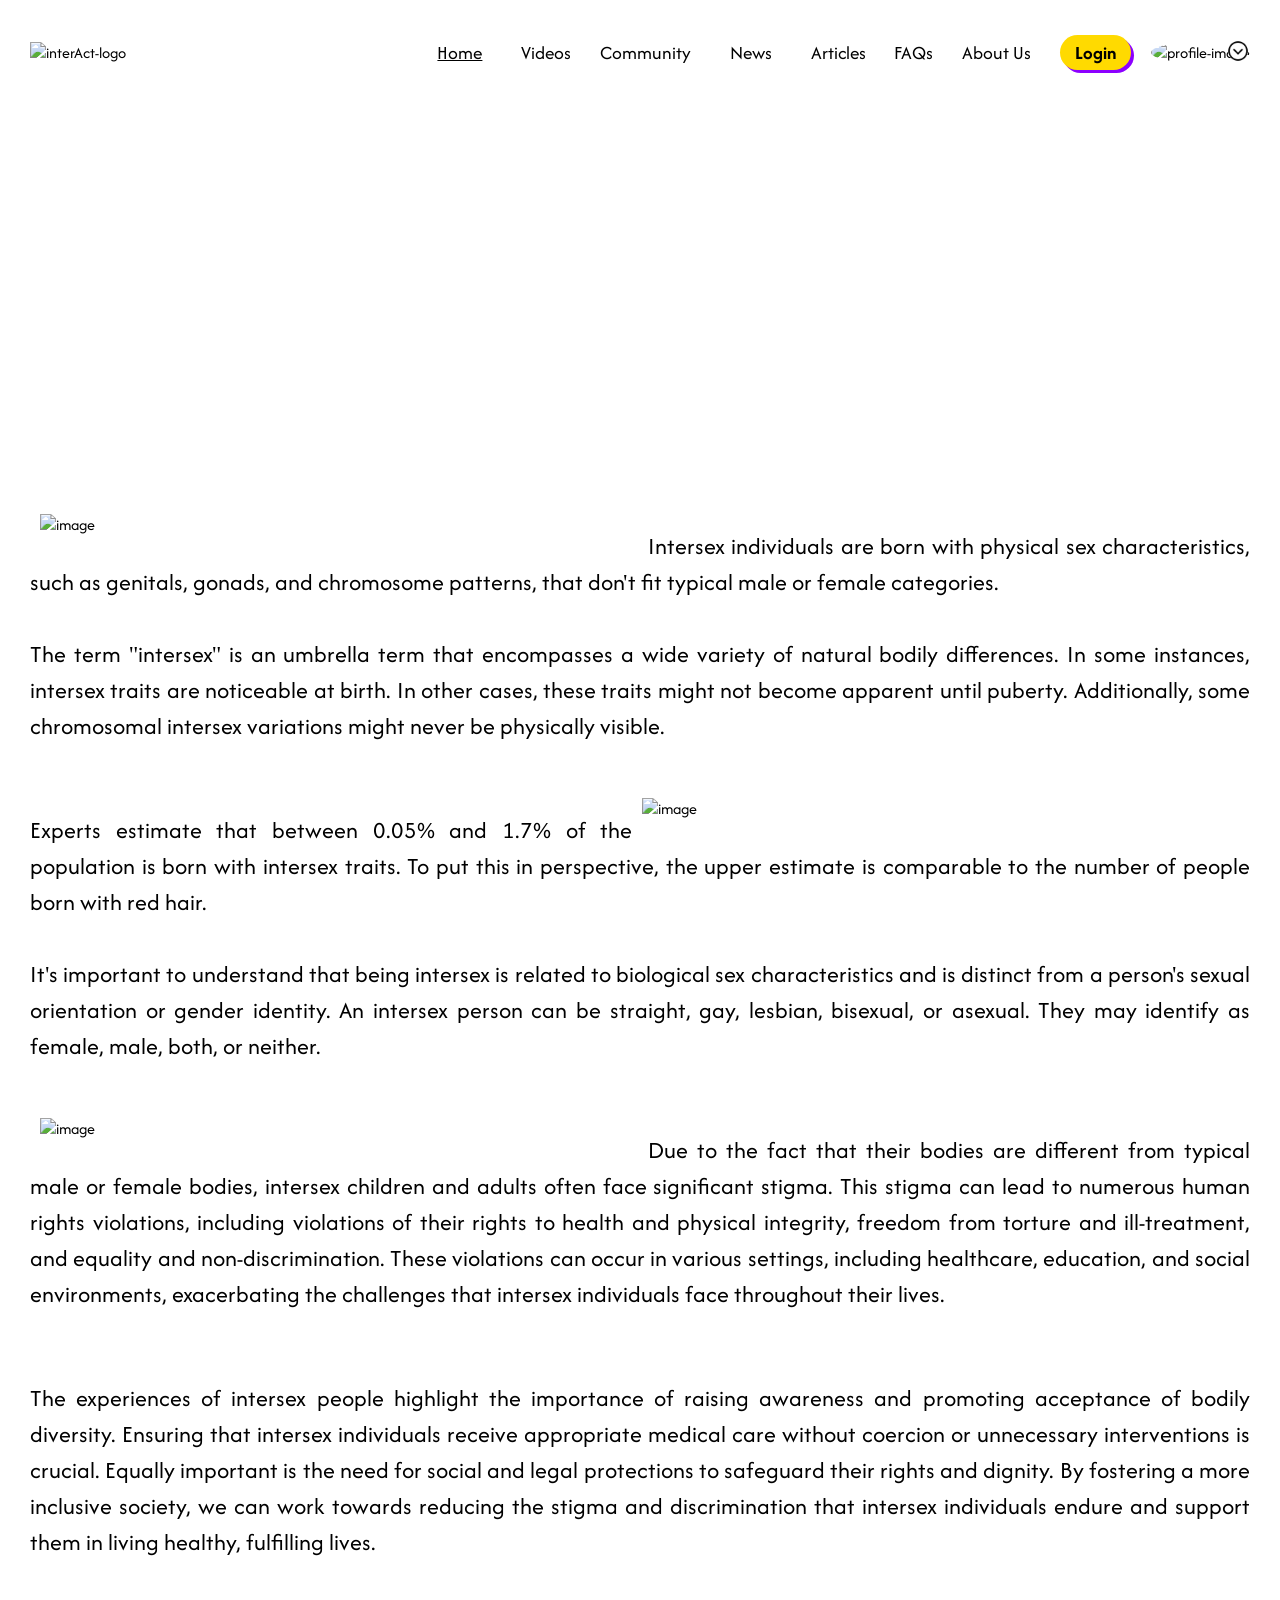
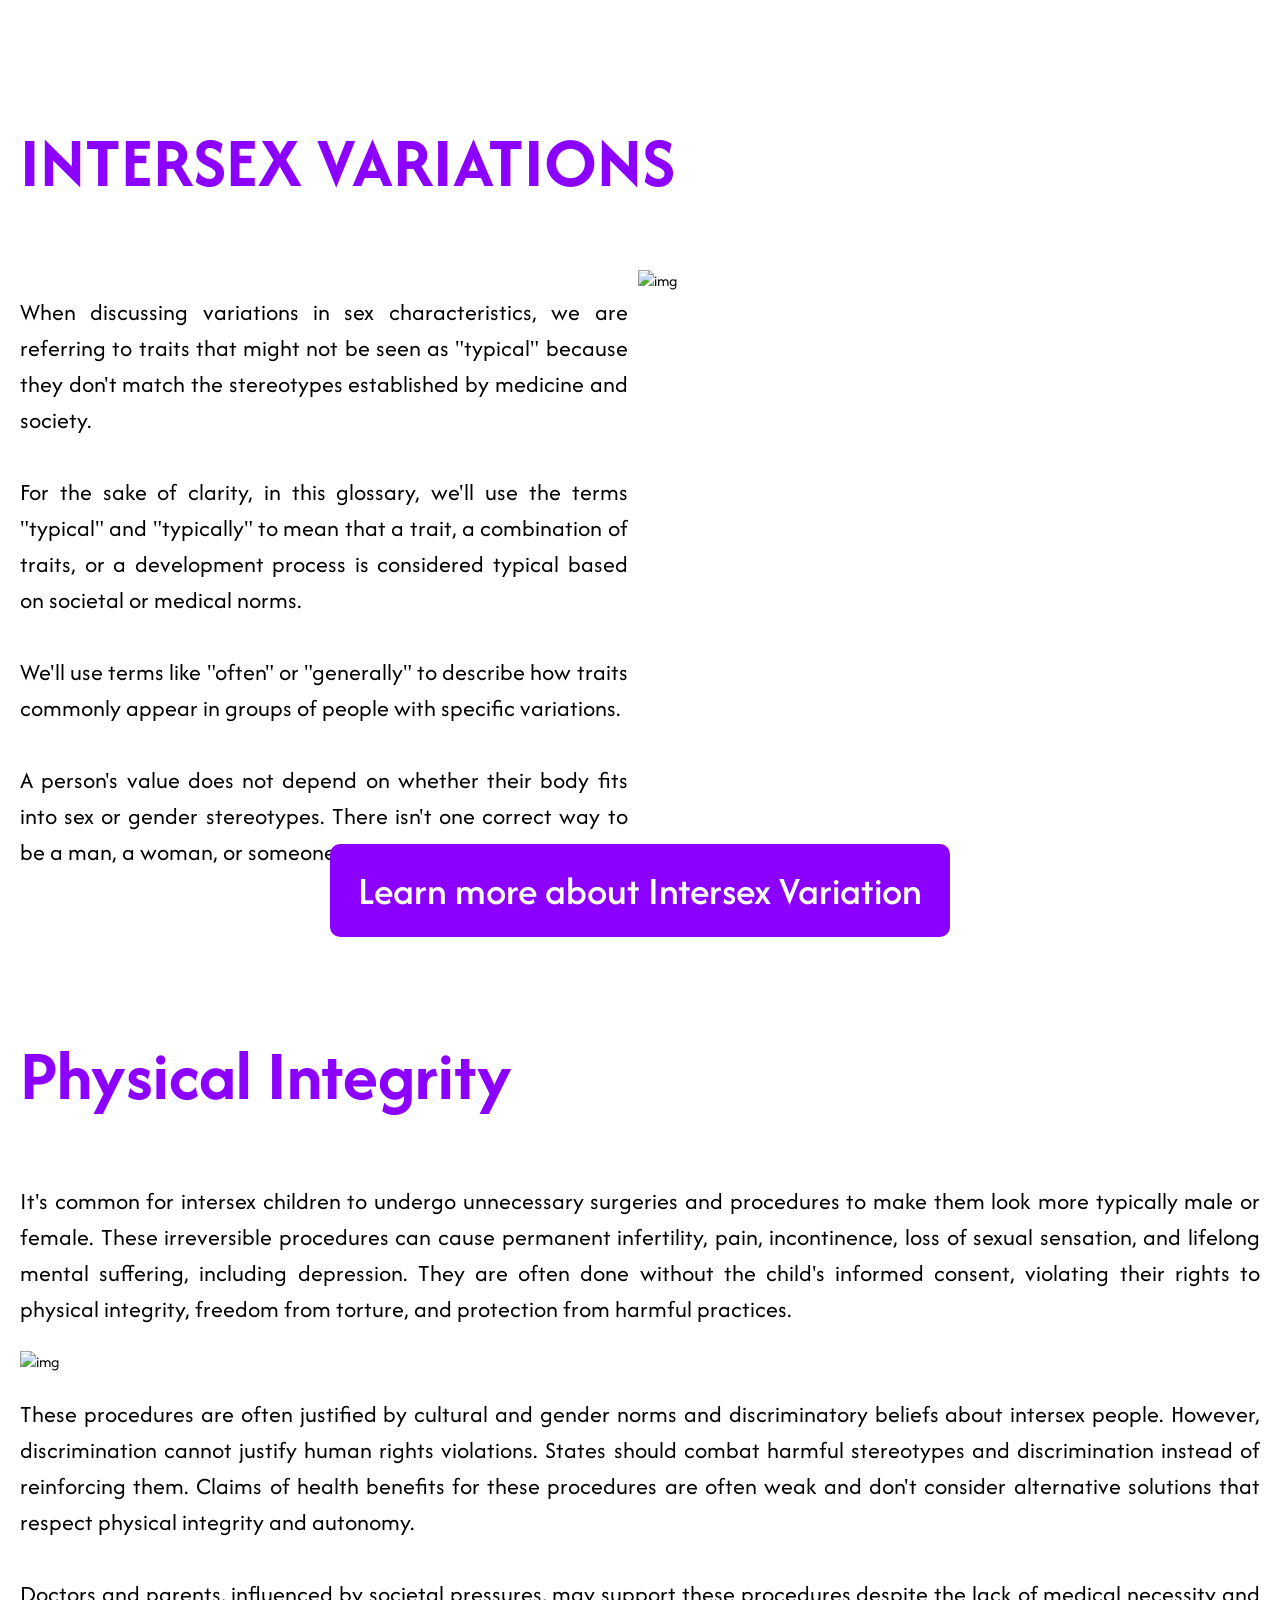
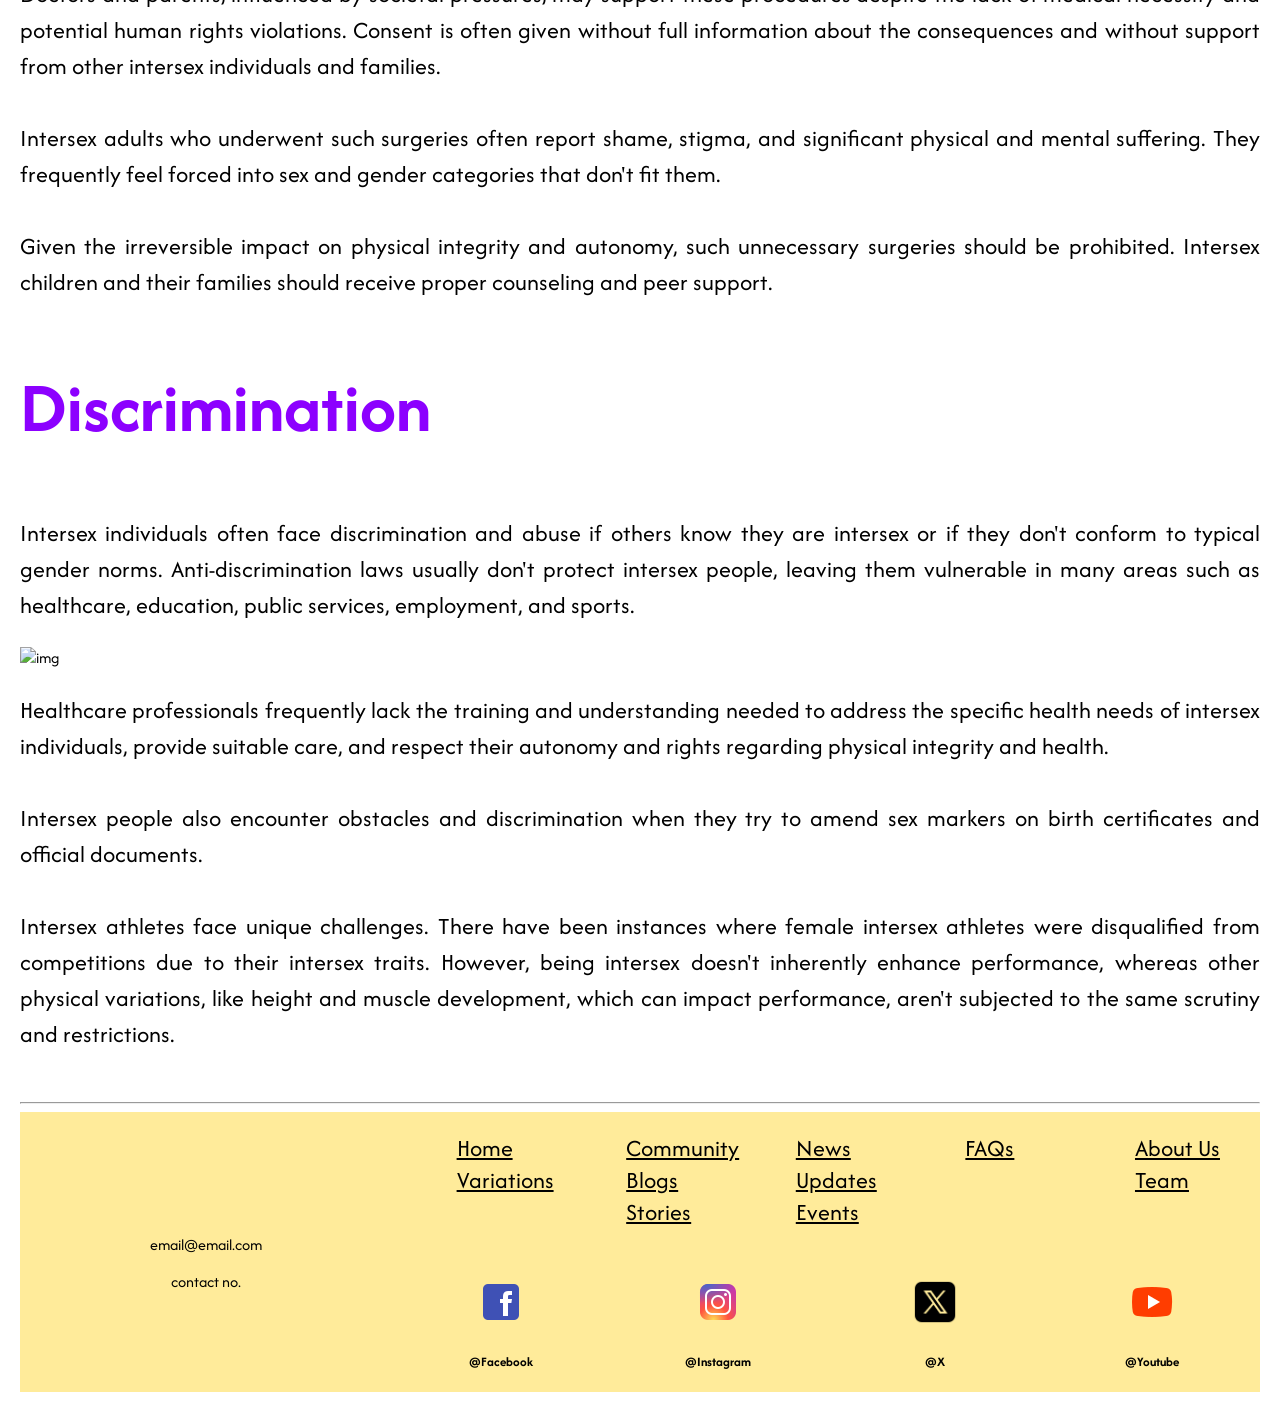
==== index.html @ 489b9caf "Add files via upload" ====
<!DOCTYPE html>
<html lang="en">
  <head>
    <meta charset="UTF-8" />
    <meta name="viewport" content="width=device-width, initial-scale=1.0" />
    <title>interIdentity</title>

    <link rel="icon" href="./media/images/logo2.png" type="image/png" />

    <link rel="stylesheet" href="./css/root-style.css" />
    <link rel="stylesheet" href="./css/loader-style.css" />
    <link rel="stylesheet" href="./css/header-style.css" />
    <link rel="stylesheet" href="./css/footer-style.css" />

    <link rel="stylesheet" href="./css/style-desktop.css" />
    <link rel="stylesheet" href="./css/style-mobile.css" />
    <link rel="stylesheet" href="./css/variation-style.css" />
  </head>

  <body>
    <div class="loader"></div>

    <header>
      <img
        src="./media/images/logo1.png"
        alt="interAct-logo"
        class="logo-img"
      />

      <nav class="header-nav">
        <div class="home-container">
          <a class="btn-home" style="text-decoration: underline">
            Home
            <!-- <img
              src="./media/images/icons8-chevron-down.png"
              alt="arrow-down"
              class="icon-down"
            /> -->
          </a>
          <div class="home-dropdown">
            <a
              href="./html/intersex-variations.html"
              class="btn-intersex-variation"
            >
              Intersex Variation
            </a>
          </div>
        </div>

        <!-- <div class="videos-container"> -->
        <a class="btn-videos" href="./html/videos.html"> Videos </a>
        <!-- </div> -->

        <div class="community-container">
          <a href="./html/community.html" class="btn-community">
            Community
            <!-- <img
              src="./media/images/icons8-chevron-down.png"
              alt="arrow-down"
              class="icon-down"
            /> -->
          </a>
          <!-- <div class="community-dropdown">
            <a href="./html/stories.html" class="btn-stories">Stories</a>
          </div> -->
        </div>

        <div class="news-container">
          <a href="./html/news.html" class="btn-news">
            News
            <!-- <img
              src="./media/images/icons8-chevron-down.png"
              alt=""
              class="icon-down"
            /> -->
          </a>
          <div class="news-dropdown">
            <!-- <a href="./html/news.html" class="btn-updates">Updates</a> -->
            <a href="./html/events.html" class="btn-events">Events</a>
          </div>
        </div>

        <!-- <div class="articles-container"> -->
        <a class="btn-articles" href="./html/articles.html">Articles</a>
        <!-- </div> -->

        <a href="./html/faqs.html" class="btn-faqs">FAQs</a>
        <a href="./html/about.html" class="btn-about">About Us</a>
        <a href="./html/login-signup.html" class="login-btn">Login</a>

        <div class="profile-container">
          <img
            src="./media/images/default-profile.png"
            alt="profile-image"
            class="profile-img"
          />
          <img
            src="./media/icons/icons8-down-button-32.png"
            alt="icon-down"
            class="icon-profile-down"
          />

          <div class="profile-dropdown">
            <a href="./html/profile.html" class="btn-profile">Profile</a>
            <a href="#" class="btn-logout">Logout</a>
          </div>
        </div>
      </nav>

      <nav class="menu-nav">
        <a class="btn-home">Home</a>
        <a href="./html/community.html" class="btn-community">Community</a>
        <a href="./html/news.html" class="btn-news">News</a>
        <a href="./html/faqs.html" class="btn-faqs">FAQs</a>
        <a href="./html/about.html" class="btn-about">About</a>
        <a href="./html/login-signup.html" class="login-btn">Login</a>
      </nav>
      <div class="overlay"></div>

      <div class="menu-toggle">
        <span></span>
        <span></span>
        <span></span>
      </div>
    </header>

    <main class="home-main">
      <section class="main-header-section">
        <!-- <button class="prev-btn">Previous</button> -->
        <img
          src="./media/images/icons8-chevron-left.png"
          alt="previous"
          class="prev-btn btn"
          style="display: none"
        />
        <div class="main-header">
          <div class="header-img-container">
            <img src="./media/images/02 - HOME/03 - Header/header.jpg" alt="" />
          </div>
          <!-- <div class="header-img-container">
            <img src="./media/images/luffy.jpg" alt="" />
          </div>
          <div class="header-img-container">
            <img src="./media/images/Nami.png" alt="" />
          </div> -->
        </div>
        <div class="indicator-container" style="display: none">
          <span class="dot active"></span>
          <span class="dot"></span>
          <span class="dot"></span>
        </div>
        <!-- <button class="next-btn">Next</button> -->
        <img
          src="./media/images/icons8-chevron-right.png"
          alt="next"
          class="next-btn btn"
          style="display: none"
        />
      </section>

      <section class="introduction-section">
        <div class="card-home">
          <div class="card-container">
            <img
              src="./media/images/02 - HOME/01 - Home/intersex.png"
              alt="image"
              style="float: left"
            />
            <p>
              Intersex individuals are born with physical sex characteristics,
              such as genitals, gonads, and chromosome patterns, that don't fit
              typical male or female categories. <br /><br />
              The term "intersex" is an umbrella term that encompasses a wide
              variety of natural bodily differences. In some instances, intersex
              traits are noticeable at birth. In other cases, these traits might
              not become apparent until puberty. Additionally, some chromosomal
              intersex variations might never be physically visible.
            </p>
          </div>

          <div class="card-container">
            <img
              src="./media/images/02 - HOME/01 - Home/What-does-intersex-mean-1.png"
              alt="image"
              style="float: right"
            />
            <p>
              Experts estimate that between 0.05% and 1.7% of the population is
              born with intersex traits. To put this in perspective, the upper
              estimate is comparable to the number of people born with red hair.
              <br /><br />
              It's important to understand that being intersex is related to
              biological sex characteristics and is distinct from a person's
              sexual orientation or gender identity. An intersex person can be
              straight, gay, lesbian, bisexual, or asexual. They may identify as
              female, male, both, or neither.
            </p>
          </div>

          <div class="card-container">
            <img
              src="./media/images/02 - HOME/01 - Home/What-does-intersex-mean-2.png"
              alt="image"
              style="float: left"
            />
            <p>
              Due to the fact that their bodies are different from typical male
              or female bodies, intersex children and adults often face
              significant stigma. This stigma can lead to numerous human rights
              violations, including violations of their rights to health and
              physical integrity, freedom from torture and ill-treatment, and
              equality and non-discrimination. These violations can occur in
              various settings, including healthcare, education, and social
              environments, exacerbating the challenges that intersex
              individuals face throughout their lives.
            </p>
          </div>

          <div class="card-container">
            <p>
              The experiences of intersex people highlight the importance of
              raising awareness and promoting acceptance of bodily diversity.
              Ensuring that intersex individuals receive appropriate medical
              care without coercion or unnecessary interventions is crucial.
              Equally important is the need for social and legal protections to
              safeguard their rights and dignity. By fostering a more inclusive
              society, we can work towards reducing the stigma and
              discrimination that intersex individuals endure and support them
              in living healthy, fulfilling lives.
            </p>
          </div>
        </div>
      </section>

      <!-- <section class="card-texts">
        <h1>What is intersex?</h1>
        <p>
          Lorem ipsum dolor sit amet consectetur adipisicing elit. Distinctio
          labore illum perferendis corrupti, nulla explicabo natus nostrum vero
          laudantium modi dignissimos harum consequuntur rem alias deleniti ex
          ab. Quas, nemo?
        </p>
        <p>
          Lorem ipsum dolor sit amet consectetur, adipisicing elit. Alias libero
          nostrum omnis consectetur quisquam perspiciatis, quae numquam at
          aperiam praesentium, possimus deserunt temporibus. Saepe impedit
          aliquid omnis minima labore quae.
        </p>
      </section> -->

      <section class="variations-section">
        <div class="card-variation">
          <h1>INTERSEX VARIATIONS</h1>

          <div style="display: flex">
            <p>
              When discussing variations in sex characteristics, we are
              referring to traits that might not be seen as "typical" because
              they don't match the stereotypes established by medicine and
              society.
              <br /><br />
              For the sake of clarity, in this glossary, we'll use the terms
              "typical" and "typically" to mean that a trait, a combination of
              traits, or a development process is considered typical based on
              societal or medical norms.
              <br /><br />
              We'll use terms like "often" or "generally" to describe how traits
              commonly appear in groups of people with specific variations.
              <br /><br />
              A person's value does not depend on whether their body fits into
              sex or gender stereotypes. There isn't one correct way to be a
              man, a woman, or someone outside the gender binary.
            </p>

            <img
              src="./media/images/02 - HOME/01 - Home/Intersex-variation.png"
              alt="img"
              style="margin-left: 10px"
            />
          </div>
        </div>

        <button class="btn-intersex-variations" onclick="handleVariationsBtn()">
          Learn more about Intersex Variation
        </button>
      </section>

      <section class="physical-integrity-container">
        <h1>Physical Integrity</h1>

        <p>
          It's common for intersex children to undergo unnecessary surgeries and
          procedures to make them look more typically male or female. These
          irreversible procedures can cause permanent infertility, pain,
          incontinence, loss of sexual sensation, and lifelong mental suffering,
          including depression. They are often done without the child's informed
          consent, violating their rights to physical integrity, freedom from
          torture, and protection from harmful practices.
        </p>

        <img
          src="./media/images/02 - HOME/01 - Home/physical integrity.jpg"
          alt="img"
          style="width: 100%"
        />

        <p>
          These procedures are often justified by cultural and gender norms and
          discriminatory beliefs about intersex people. However, discrimination
          cannot justify human rights violations. States should combat harmful
          stereotypes and discrimination instead of reinforcing them. Claims of
          health benefits for these procedures are often weak and don't consider
          alternative solutions that respect physical integrity and autonomy.
          <br /><br />
          Doctors and parents, influenced by societal pressures, may support
          these procedures despite the lack of medical necessity and potential
          human rights violations. Consent is often given without full
          information about the consequences and without support from other
          intersex individuals and families.
          <br /><br />
          Intersex adults who underwent such surgeries often report shame,
          stigma, and significant physical and mental suffering. They frequently
          feel forced into sex and gender categories that don't fit them.
          <br /><br />
          Given the irreversible impact on physical integrity and autonomy, such
          unnecessary surgeries should be prohibited. Intersex children and
          their families should receive proper counseling and peer support.
        </p>
      </section>

      <section class="discrimination-container">
        <h1>Discrimination</h1>

        <p>
          Intersex individuals often face discrimination and abuse if others
          know they are intersex or if they don't conform to typical gender
          norms. Anti-discrimination laws usually don't protect intersex people,
          leaving them vulnerable in many areas such as healthcare, education,
          public services, employment, and sports.
        </p>

        <img
          src="./media/images/02 - HOME/01 - Home/discrimination.jpg"
          alt="img"
          style="width: 100%"
        />

        <p>
          Healthcare professionals frequently lack the training and
          understanding needed to address the specific health needs of intersex
          individuals, provide suitable care, and respect their autonomy and
          rights regarding physical integrity and health.
          <br /><br />
          Intersex people also encounter obstacles and discrimination when they
          try to amend sex markers on birth certificates and official documents.
          <br /><br />
          Intersex athletes face unique challenges. There have been instances
          where female intersex athletes were disqualified from competitions due
          to their intersex traits. However, being intersex doesn't inherently
          enhance performance, whereas other physical variations, like height
          and muscle development, which can impact performance, aren't subjected
          to the same scrutiny and restrictions.
        </p>
      </section>

      <!-- <div class="container">
        <div class="cards-container"></div>
      </div> -->

      <!-- <section class="variation-section"></section> -->
    </main>

    <footer>
      <hr style="margin-top: 50px" />
      <div class="footer-container">
        <div class="left-container">
          <div class="left-content">
            <img src="./media/images/logo2.png" alt="" />
            <p>email@email.com</p>
            <p>contact no.</p>
          </div>
        </div>

        <div class="right-container">
          <div class="upper-container">
            <div>
              <a href="#" class="home-btn">Home</a>
              <a href="#" class="variations-btn">Variations</a>
            </div>
            <div>
              <a href="./html/community.html" class="community-btn"
                >Community</a
              >
              <a href="./html/community.html" class="blogs-btn">Blogs</a>
              <a href="./html/community.html" class="stories-btn">Stories</a>
            </div>
            <div>
              <a href="./html/news.html" class="news-btn">News</a>
              <a href="./html/news.html" class="updates-btn">Updates</a>
              <a href="./html/news.html" class="events-btn">Events</a>
            </div>
            <div>
              <a href="./html/faqs.html" class="faqs-btn">FAQs</a>
            </div>
            <div>
              <a href="./html/about.html" class="about-btn">About Us</a>
              <a href="./html/about.html" class="team-btn">Team</a>
            </div>
          </div>
          <div class="lower-container">
            <div class="container">
              <div>
                <img src="./media/icons/icons8-facebook-48.png" alt="fb-icon" />
                <h5>@Facebook</h5>
              </div>
            </div>
            <div class="container">
              <div>
                <img
                  src="./media/icons/icons8-instagram-48.png"
                  alt="ig-icon"
                />
                <h5>@Instagram</h5>
              </div>
            </div>

            <div class="container">
              <div>
                <img src="./media/icons/icons8-twitterx-50.png" alt="x-icon" />
                <h5>@X</h5>
              </div>
            </div>

            <div class="container">
              <div>
                <img
                  src="./media/icons/icons8-youtube-48.png"
                  alt="youtube-icon"
                />
                <h5>@Youtube</h5>
              </div>
            </div>
          </div>
        </div>
      </div>
    </footer>

    <script>
      function handleVariationsBtn() {
        window.location.href = "./html/intersex-variations.html";
      }
    </script>
    <script src="./js/index-header-script.js"></script>
    <!-- <script src="./js/variation-script.js"></script> -->
    <!-- <script src="./js/nav-script.js"></script> -->
    <script src="./js/loader-script.js"></script>
    <script src="./js/image-header-script.js"></script>
    <script src="./js/home-script.js"></script>
    <!-- <script src="./js/about-script.js"></script> -->

    <!-- <script src="./js/login-signup-firebase-script.js" type="module"></script> -->

    <script
      src="https://www.gstatic.com/firebasejs/10.11.1/firebase-app.js"
      type="module"
    ></script>
    <script
      src="https://www.gstatic.com/firebasejs/10.11.1/firebase-auth.js"
      type="module"
    ></script>
    <script
      src="https://www.gstatic.com/firebasejs/10.11.1/firebase-database.js"
      type="module"
    ></script>
    <script
      src="https://www.gstatic.com/firebasejs/10.11.1/firebase-storage.js"
      type="module"
    ></script>
    <script src="./js/login-checker-script.js" type="module"></script>
  </body>
</html>
---- css/root-style.css ----
:root {
  --color-main-yellow-1: #ffda00;
  --color-main-yellow-2: #ffeb9a;
  --color-main-purple-1: #8c00ff;
  --color-main-purple-2: #c379ff;
  --color-main-white-1: #c4c4c4;
  --background-color: #fff;
  --font-color-white: #fff;
  --font-color-black: #000;
  --font-color-purple: #8c00ff;
}

body,
html {
  background-color: var(--background-color);
}
---- css/loader-style.css ----
.loader {
  background: #000 url(./../media/images/logo2.png) no-repeat center center;
  background-size: 20%;
  width: 100vw;
  height: 100vh;
  position: fixed;
  left: 0;
  top: 0;
  z-index: 100000;
  animation: breathing 1s infinite alternate;
}

@keyframes breathing {
  0% {
    background-size: 25%;
  }
  100% {
    background-size: 30%;
  }
}
---- css/header-style.css ----
/* @import url("https://fonts.googleapis.com/css?family=Afacad"); */

@font-face {
  font-family: "afacad";
  src: url(./../media/font/Afacad-VariableFont_wght.ttf) format("truetype");
}

* {
  font-family: "afacad", sans-serif;
}

html {
  background-color: var(--background-color);
}

@media screen and (min-width: 767px) {
  body {
    margin: 20px;
  }

  header {
    display: flex;
    align-items: center;
    justify-content: space-between;
    height: 4rem;
    padding: 0 10px;
    margin-bottom: 20px;
  }

  header .logo-img {
    width: 6em;
  }

  header .header-nav img {
    width: 20px;
    object-fit: cover;
    object-position: center;
  }

  /* HOME DROPDOWN */

  header .header-nav .home-container {
    position: relative;
  }

  header .header-nav .home-container .btn-home {
    position: relative;
    margin-right: 10px;
  }

  header .header-nav .home-container .icon-down {
    position: absolute;
    top: 2px;
  }

  header .header-nav .home-container .home-dropdown {
    display: none;

    position: absolute;
    top: 2.2rem;
    left: 0;
    width: 200px;
    padding: 15px;
    border-radius: 8px;
    background-color: #fff;
    border: 1px solid #000;
    z-index: 9999;
  }

  header .header-nav .home-container:hover .home-dropdown {
    display: block;
  }

  header .header-nav .home-container .home-dropdown a {
    display: block;
    margin-left: 0;
    padding: 5px;
  }

  header .header-nav .home-container .home-dropdown a:hover {
    background: rgb(180, 180, 180);
  }

  .home-dropdown::before {
    content: "";
    position: absolute;
    top: -0.7rem;
    left: 3rem;
    width: 20px;
    height: 20px;
    transform: rotate(45deg);
    background-color: #fff;
    border-left: 1px solid #000;
    border-top: 1px solid #000;
  }

  /* HOME DROPDOWN END */

  /* COMMUNITY DROPDOWN */

  header .header-nav .community-container {
    position: relative;
  }

  header .header-nav .community-container .btn-community {
    position: relative;
    margin-right: 10px;
    cursor: pointer;
  }

  header .header-nav .community-container .icon-down {
    position: absolute;
    top: 2px;
  }

  header .header-nav .community-container .community-dropdown {
    display: none;

    position: absolute;
    top: 2.2rem;
    left: 30px;
    width: 120px;
    padding: 15px;
    border-radius: 8px;
    background-color: #fff;
    border: 1px solid #000;
    z-index: 9999;
  }

  header .header-nav .community-container:hover .community-dropdown {
    display: block;
  }

  header .header-nav .community-container .community-dropdown a {
    display: block;
    margin-left: 0;
    padding: 5px;
  }

  header .header-nav .community-container .community-dropdown a:hover {
    background: rgb(180, 180, 180);
  }

  .community-dropdown::before {
    content: "";
    position: absolute;
    top: -0.7rem;
    left: 3rem;
    width: 20px;
    height: 20px;
    transform: rotate(45deg);
    background-color: #fff;
    border-left: 1px solid #000;
    border-top: 1px solid #000;
  }

  /* COMMUNITY DROPDOWN END */

  /* NEWS DROPDOWN */

  header .header-nav .news-container {
    position: relative;
  }

  header .header-nav .news-container .btn-news {
    position: relative;
    margin-right: 10px;
  }

  header .header-nav .news-container .icon-down {
    position: absolute;
    top: 2px;
  }

  header .header-nav .news-container .news-dropdown {
    display: none;

    position: absolute;
    top: 2.2rem;
    left: 0;
    width: 130px;
    padding: 15px;
    border-radius: 8px;
    background-color: #fff;
    border: 1px solid #000;
    z-index: 9999;
  }

  header .header-nav .news-container:hover .news-dropdown {
    display: block;
  }

  header .header-nav .news-container .news-dropdown a {
    display: block;
    margin-left: 0;
    padding: 5px;
  }

  header .header-nav .news-container .news-dropdown a:hover {
    background: rgb(180, 180, 180);
  }

  .news-dropdown::before {
    content: "";
    position: absolute;
    top: -0.7rem;
    left: 3rem;
    width: 20px;
    height: 20px;
    transform: rotate(45deg);
    background-color: #fff;
    border-left: 1px solid #000;
    border-top: 1px solid #000;
  }

  /* NEWS DROPDOWN END */

  /* PROFILE DROPDOWN */

  header .header-nav .profile-container {
    position: relative;
  }

  header .header-nav .profile-container .btn-profile {
    position: relative;
    margin-right: 10px;
  }

  header .header-nav .profile-container .profile-dropdown {
    display: none;
    position: absolute;
    top: 4.2rem;
    left: -5.5rem;
    width: 130px;
    padding: 15px;
    border-radius: 8px;
    background-color: #fff;
    border: 1px solid #000;
    z-index: 9999;
  }

  header .header-nav .profile-container.active .profile-dropdown {
    display: block;
  }

  header .header-nav .profile-container .profile-dropdown a {
    display: block;
    margin-left: 0;
    padding: 5px;
  }

  header .header-nav .profile-container .profile-dropdown a:hover {
    background: rgb(180, 180, 180);
  }

  .profile-dropdown::before {
    content: "";
    position: absolute;
    top: -0.7rem;
    right: 1rem;
    width: 20px;
    height: 20px;
    transform: rotate(45deg);
    background-color: #fff;
    border-left: 1px solid #000;
    border-top: 1px solid #000;
  }

  /* PROFILE DROPDOWN END */

  header .menu-toggle,
  header .menu-nav,
  header .overlay {
    display: none;
  }

  header .header-nav {
    display: flex;
    align-items: center;
  }

  header .header-nav a {
    border: none;
    font-size: 1.2em;
    margin-left: 1.5em;
    cursor: pointer;
    color: black;
    text-decoration: none;
  }

  header .header-nav a:not(.login-btn) {
    background-color: transparent;
  }

  header .login-btn {
    background-color: var(--color-main-yellow-1);
    padding: 5px 15px;
    border-radius: 50px;
    box-shadow: 3px 3px var(--color-main-purple-1);
    font-weight: bold;
  }

  .profile-container {
    position: relative;
    display: inline-block;
    cursor: pointer;
  }

  header .header-nav .profile-img {
    width: 3em;
    height: 3em;
    border-radius: 50%;
    margin-left: 20px;
  }

  header .header-nav .icon-profile-down {
    position: absolute;
    width: 1.5em;
    height: 1.5em;
    bottom: 0em;
    right: 0em;
  }

  .menu-nav {
    display: none;
  }
}

/* MOBILE */

@media screen and (max-width: 767px) {
  body {
    margin: 20px;
  }

  header {
    display: flex;
    align-items: center;
    justify-content: space-between;
    height: 4rem;
    padding: 0 10px;
    /* margin: 10px; */
  }

  header .logo-img {
    width: 6em;
  }

  header .header-nav {
    display: none;
  }

  .menu-toggle {
    position: relative;
    width: 70px;
    height: 70px;
    background: transparent;
    border-radius: 10px;
    display: flex;
    justify-content: center;
    align-items: center;
    cursor: pointer;
    overflow: hidden;
    z-index: 9999;
  }

  .menu-toggle span {
    position: absolute;
    width: 40px;
    height: 4px;
    background-color: #000;
    border-radius: 10px;
    transition: 0.5s;
  }

  .menu-toggle span:nth-child(1) {
    transform: translateY(-15px);
    width: 25px;
    left: 15px;
  }

  .menu-toggle.active span:nth-child(1) {
    transform: translateY(0px) rotate(45deg);
    width: 40px;
    transition-delay: 0.125s;
  }

  .menu-toggle span:nth-child(2) {
    transform: translateY(15px);
    width: 15px;
    left: 15px;
  }

  .menu-toggle.active span:nth-child(2) {
    transform: translateY(0px) rotate(315deg);
    width: 40px;
    transition-delay: 0.25s;
  }

  .menu-toggle.active span:nth-child(3) {
    transform: translateX(60px);
  }

  .menu-nav {
    opacity: 0;
    position: fixed;
    top: -500px;
    left: 0px;
    height: auto;
    z-index: 9998;
    transition: 1s;
  }

  .menu-nav.active {
    opacity: 1;
    top: 90px;
  }

  .menu-nav a {
    display: inline-block;
    width: 100%;
    font-size: 2em;
    color: var(--font-color-purple);
    border: none;
    cursor: pointer;
    text-decoration: none;
    padding: 10px 10px 10px 20px;
  }

  .menu-nav a:hover {
    background-color: var(--color-main-purple-2);
    color: var(--font-color-white);
  }

  .overlay {
    opacity: 0;
    position: fixed;
    top: -500px;
    left: 0;
    width: 100%;
    height: 100%;
    background-color: var(--color-main-white-1);
    z-index: 9997;

    transition: 1s;
  }

  .overlay.active {
    opacity: 1;
    top: 90px;
  }

  /* header .menu-nav a:not(.login-btn) {
    background-color: transparent;
  } */

  /* header .menu-nav .login-btn {
    background-color: var(--color-main-yellow-1);
    padding: 5px 15px;
    border-radius: 50px;
    box-shadow: 3px 3px var(--color-main-purple-1);
    font-weight: bold;
    width: 90%;
  } */

  header .menu-nav .profile-img {
    width: 3em;
    height: 3em;
    border-radius: 50%;
    margin: 20px;
  }
}
---- css/footer-style.css ----
/* DESKTOP */
/* @media screen and (min-width: 767px) { */
footer .footer-container {
  min-width: 320px;
  width: 100%;
  display: flex;
  justify-content: center;
  align-items: center;
  background-color: var(--color-main-yellow-2);
}

footer a {
  color: #000;
}

footer .footer-container .left-container {
  width: 30%;
  display: table;
}

footer .footer-container .left-container .left-content {
  display: table-cell;
  vertical-align: middle;
  text-align: center;
}

footer .footer-container .left-container .left-content img {
  margin-top: 10px;
  width: 50%;
}

footer .footer-container .right-container {
  width: 70%;
}

footer .footer-container .right-container .upper-container {
  display: flex;
  justify-content: center;
  align-items: center;
  margin: 20px 10px 30px 10px;
}

footer .footer-container .right-container .upper-container div {
  display: block;
  margin: auto;
  width: 110px;
  font-size: 1.5em;
  margin-top: 0;
  margin-right: 5px;
}

footer .footer-container .right-container .lower-container {
  display: flex;
  justify-content: center;
  align-items: center;
  margin-top: 50px;
}

footer .footer-container .right-container .lower-container .container {
  display: table;
  margin: auto;
}

footer .footer-container .right-container .lower-container .container div {
  display: table-cell;
  vertical-align: middle;
  text-align: center;
  margin: auto;
}

footer .footer-container .right-container .lower-container .container div img {
  width: 3em;
}

@media screen and (max-width: 767px) {
  footer a,
  footer p,
  footer h5 {
    font-size: 0.5em;
  }
}
---- css/style-desktop.css ----
@media screen and (min-width: 767px) {
  .introduction-section p,
  .variations-section p,
  .physical-integrity-container p,
  .discrimination-container p {
    font-size: 1.5rem;
  }

  .introduction-section img,
  .variations-section img,
  .physical-integrity-container img,
  .discrimination-container img {
    object-fit: contain;
    object-position: center;
  }

  .introduction-section h1,
  .variations-section h1,
  .physical-integrity-container h1,
  .discrimination-container h1 {
    font-size: 4.5rem;
    color: var(--color-main-purple-1);
  }

  /* .introduction-section p,
  .variations-section p,
  .card-texts p {
    font-size: 20px;
  } */

  .main-header-section {
    position: relative;
  }

  .variations-section {
    width: 100%;
    display: flex;
    flex-direction: column;
    justify-content: center;
    align-items: center;
  }

  .variations-section .btn-intersex-variations {
    background-color: var(--color-main-purple-1);
    color: #fff;
    width: 50%;
    /* height: 5em; */
    font-size: 2.5em;
    font-weight: 500;
    padding: 20px;
    border: none;
    border-radius: 10px;
    cursor: pointer;
    margin-top: 30px;
    margin-bottom: 30px;
  }

  .variations-section .btn-intersex-variations:hover {
    background-color: gray;
  }

  .main-header-section .btn {
    position: absolute;
    background-color: var(--color-main-yellow-1);
    border-radius: 50%;
    padding: 10px;
    margin-left: 5px;
    margin-right: 5px;
    cursor: pointer;
  }

  .main-header-section .prev-btn {
    bottom: 10px;
  }

  .main-header-section .next-btn {
    bottom: 10px;
    right: 0;
  }

  .main-header {
    margin-top: 20px;
    height: 40vh;
    overflow-y: hidden;
    overflow-x: hidden;
    white-space: nowrap;
    scrollbar-width: none;
    width: 100%;
  }

  .header-img-container {
    display: inline-block;
    width: 100%;
  }

  .header-img-container img {
    width: 100%;
    height: auto;
    margin: 0;
    object-fit: scale-down;
    object-position: center;
  }

  .indicator-container {
    text-align: center;
    margin-top: 10px;
    position: absolute;
    left: 50%;
    transform: translate(-50%);
    bottom: 5px;
  }

  .dot {
    height: 10px;
    width: 10px;
    margin: 0 5px;
    background-color: var(--color-main-yellow-1);
    border-radius: 50%;
    display: inline-block;
  }

  .dot.active {
    background-color: var(--color-main-purple-1);
  }

  .home-main .card-home {
    margin-top: 20px;
    padding: 10px;
    display: flex;
    flex-direction: column;
  }

  .home-main .card-home .card-top {
    display: flex;
    justify-content: center;
    align-items: center;
  }

  .home-main .card-home .card-top div .ln-1 {
    font-size: 1.6rem;
    line-height: 0.5;
    font-weight: 500;
    margin-left: 6px;
    margin-bottom: 40px;
  }

  .home-main .card-home .card-top div .ln-2 {
    font-size: 5rem;
    color: purple;
    line-height: 0;
    font-weight: 700;
    margin: 30px 0 30px 0;
  }

  .home-main .card-home .card-container {
    width: 100%;
    margin: 10px auto;
  }

  .home-main .card-home .card-left p {
    text-indent: 5em;
  }

  .home-main .card-home img {
    width: 49%;
    height: 49%;
    margin: 5px;
    padding: 5px;
  }

  .home-main .card-home .card-bottom {
    display: flex;
    justify-content: center;
    align-items: center;
  }

  .home-main .card-home .card-bottom video {
    width: 90%;
    margin: 5px;
    padding: 5px;
  }

  .home-main p:not(.cards-container p) {
    line-height: 1.5;
    text-align: justify;
  }

  .home-main .card-variation {
    width: 100%;
    margin: 50px auto 10px auto;
    height: 750px;
  }

  .home-main .card-variation p {
    width: 49%;
  }

  .home-main .card-variation img {
    width: 49%;
  }

  .container {
    width: 100%;
    overflow-x: auto;
    scrollbar-width: none;
  }

  .cards-container {
    display: flex;
    align-items: center;
    margin: 20px;
    position: relative;
  }

  .cards-container .card-back {
    width: 20rem;
    height: 21.5rem;
    background-color: var(--color-main-purple-2);
    margin: 10px;
    border-radius: 30px;
    box-shadow: 8px 8px var(--color-main-purple-1);
    position: relative;
  }

  .cards-container .card-front {
    background-color: white;
    margin: 10px;
    border-radius: 30px;
    padding: 10px;
    /* white-space: wrap; */
    width: 12rem;
  }

  .cards-container .card-back .icon-arrow {
    position: absolute;
    top: 80%;
    right: 20px;
    transform: translateY(-50%);
    padding: 20px;
    background-color: var(--color-main-yellow-1);
    border-radius: 50%;
    height: 1rem;
    width: 1rem;
    cursor: pointer;
  }

  /* .common-variation-container {
    margin: 50px auto 10px auto;
    width: 100%;
  }

  .common-variation-container .container {
    display: flex;
    margin-bottom: 10px;
    height: auto;
  }

  .common-variation-container .container h1 {
    font-size: 2em;
  }

  .common-variation-container .container p {
    font-size: 20px;
  } */

  /* .cards-section {
    display: flex;
    justify-content: center;
    align-items: center;
    background-color: var(--color-main-yellow-2);
    box-shadow: 8px 8px var(--color-main-yellow-1);
  }

  .cards-section .cards-section-container {
    position: relative;
    width: 60%;
    margin-top: 30px;
    margin-bottom: 100px;
  }

  .cards-section .cards-section-container h1 {
    font-size: 1.8em;
  }

  .cards-section .cards-section-container button {
    position: absolute;
    right: 0;
    display: flex;
    justify-content: space-evenly;
    align-items: center;
    width: 150px;
    height: 40px;
    font-size: 16px;
    border-radius: 20px;
    border: none;
    background-color: var(--color-main-yellow-1);
    box-shadow: 4px 4px var(--color-main-purple-1);
    cursor: pointer;
  } */
}
---- css/style-mobile.css ----
@media screen and (max-width: 767px) {
  .introduction-section p,
  .variations-section p,
  .card-texts p {
    font-size: 15px;
  }

  .variations-section h1 {
    font-size: 30px;
  }

  .main-header-section {
    position: relative;
  }

  .main-header-section .btn {
    position: absolute;
    background-color: var(--color-main-yellow-1);
    border-radius: 50%;
    padding: 5px;
    margin-left: 5px;
    margin-right: 5px;
    cursor: pointer;
    width: 15px;
  }

  .main-header-section .btn {
    /* bottom: 10px; */
    display: none;
  }

  /* .main-header-section .next-btn {
    bottom: 10px;
    right: 0;
  } */

  .main-header {
    position: relative;
    display: flex;
    overflow: scroll;
    scroll-snap-type: x mandatory;
    scroll-behavior: smooth;
    width: 100%;
    height: 300px;
  }

  .main-header::-webkit-scrollbar {
    display: none;
  }

  .header-img-container {
    /* display: inline-block;
    width: 100%; */

    scroll-snap-align: start;
    flex: none;
    width: 100%;
    height: 100%;
    display: flex;
    justify-content: center;
    align-items: center;
  }

  .header-img-container img {
    width: 100%;
    height: 100%;
    margin: 0;
  }

  .indicator-container {
    display: none;
    /* text-align: center;
    margin-top: 10px;
    position: absolute;
    left: 50%;
    transform: translate(-50%);
    bottom: 5px; */
  }

  /* .dot {
    height: 10px;
    width: 10px;
    margin: 0 5px;
    background-color: var(--color-main-yellow-1);
    border-radius: 50%;
    display: inline-block;
  }

  .dot.active {
    background-color: var(--color-main-purple-1);
  } */

  .home-main .card-home {
    margin-top: 20px;
    background-color: var(--color-main-yellow-2);
    padding: 10px;
    box-shadow: 8px 8px var(--color-main-yellow-1);
  }

  .home-main .card-home .card-top {
    display: flex;
    justify-content: center;
    align-items: center;
  }

  .home-main .card-home .card-top div .ln-1 {
    font-size: 1rem;
    line-height: 0.5;
    font-weight: 500;
    margin-left: 6px;
  }

  .home-main .card-home .card-top div .ln-2 {
    font-size: 3.5rem;
    color: purple;
    line-height: 0;
    font-weight: 700;
    margin: 30px 0 30px 0;
  }

  .home-main .card-home .card-container {
    /* display: flex; */
    width: 100%;
    margin: 0 auto;
  }

  /* .home-main .card-home .card-left {
    width: 50%;
  } */

  .home-main .card-home .card-left p {
    text-indent: 3em;
  }

  /* .home-main .card-home .card-right {
    width: 49%;
  } */

  .home-main .card-home img {
    float: right;
    width: 50%;
    height: 50%;
    margin: 5px;
    padding: 5px;
  }

  .home-main .card-home .card-bottom {
    display: flex;
    justify-content: center;
    align-items: center;
  }

  .home-main .card-home .card-bottom video {
    width: 90%;
    margin: 5px;
    padding: 5px;
  }

  .home-main p:not(.cards-container p) {
    line-height: 1.5;
    text-align: justify;
  }

  .home-main .card-variation {
    margin-top: 50px;
    background-color: var(--color-main-yellow-2);
    padding: 10px;
    box-shadow: 8px 8px var(--color-main-yellow-1);
  }

  .container {
    width: 100%;
    overflow-x: auto;
    scrollbar-width: none;
  }

  .cards-container {
    display: flex;
    align-items: center;
    margin: 20px;
    position: relative;
  }

  .cards-container .card-back {
    width: 20rem;
    height: 21.5rem;
    background-color: var(--color-main-purple-2);
    margin: 10px;
    border-radius: 30px;
    box-shadow: 8px 8px var(--color-main-purple-1);
    position: relative;
  }

  .cards-container .card-front {
    background-color: white;
    margin: 10px;
    border-radius: 30px;
    padding: 10px;
    /* white-space: wrap; */
    width: 12rem;
  }

  .cards-container .card-back .icon-arrow {
    position: absolute;
    top: 80%;
    right: 20px;
    transform: translateY(-50%);
    padding: 20px;
    background-color: var(--color-main-yellow-1);
    border-radius: 50%;
    height: 1rem;
    width: 1rem;
    cursor: pointer;
  }

  .common-variation-container {
    /* display: flex; */
    margin-top: 20px;
    width: 100%;
  }

  .common-variation-container .container {
    display: flex;
    margin-bottom: 10px;
    height: auto;
  }

  .common-variation-container .container h1 {
    font-size: 2em;
  }

  .common-variation-container .container p {
    font-size: 20px;
  }

  .cards-section {
    display: flex;
    justify-content: center;
    align-items: center;
    background-color: var(--color-main-yellow-2);
    box-shadow: 8px 8px var(--color-main-yellow-1);
  }

  .cards-section .cards-section-container {
    position: relative;
    width: 60%;
    margin-top: 30px;
    margin-bottom: 100px;
  }

  .cards-section .cards-section-container h1 {
    font-size: 1.8em;
  }

  .cards-section .cards-section-container button {
    position: absolute;
    right: 0;
    display: flex;
    justify-content: space-evenly;
    align-items: center;
    width: 150px;
    height: 40px;
    font-size: 16px;
    border-radius: 20px;
    border: none;
    background-color: var(--color-main-yellow-1);
    box-shadow: 4px 4px var(--color-main-purple-1);
    cursor: pointer;
  }
}
---- css/variation-style.css ----
.variation-section-diff {
  width: auto;
  display: block;
  margin: auto;

  /* background-color: rgb(219, 219, 219); */
  box-shadow: inset 10px 10px 24px #bebebe, inset -10px -10px 24px #bebebe;
  padding: 20px;
  border-radius: 30px;
}

.variation-section-diff .variation-container {
  background-color: var(--color-main-yellow-2);
  box-shadow: 8px 8px var(--color-main-yellow-1);
  padding: 15px;
  text-align: center;
  height: auto;
}

.variation-section-diff .variation-container .container-header {
  text-align: left;
}

.variation-section-diff .variation-container article {
  display: inline-flex;
  justify-content: center;
  width: 25vw;
  margin: 20px;
  height: auto;
}

.variation-section-diff .variation-container article h1 {
  background-color: var(--color-main-purple-1);
  color: #ffff;
  padding: 10px;
  margin: 0;
  box-sizing: border-box;
}

.variation-section-diff .variation-container article p {
  border: 5px solid var(--color-main-purple-2);
  background-color: #ffffff;
  padding: 10px;
  text-align: justify;
  margin: 0;
  box-sizing: border-box;
}

.variation-section-diff video {
  display: block;
  margin: 20px auto;
  width: 80%;
  max-width: 100%;
  max-height: 100%;
}
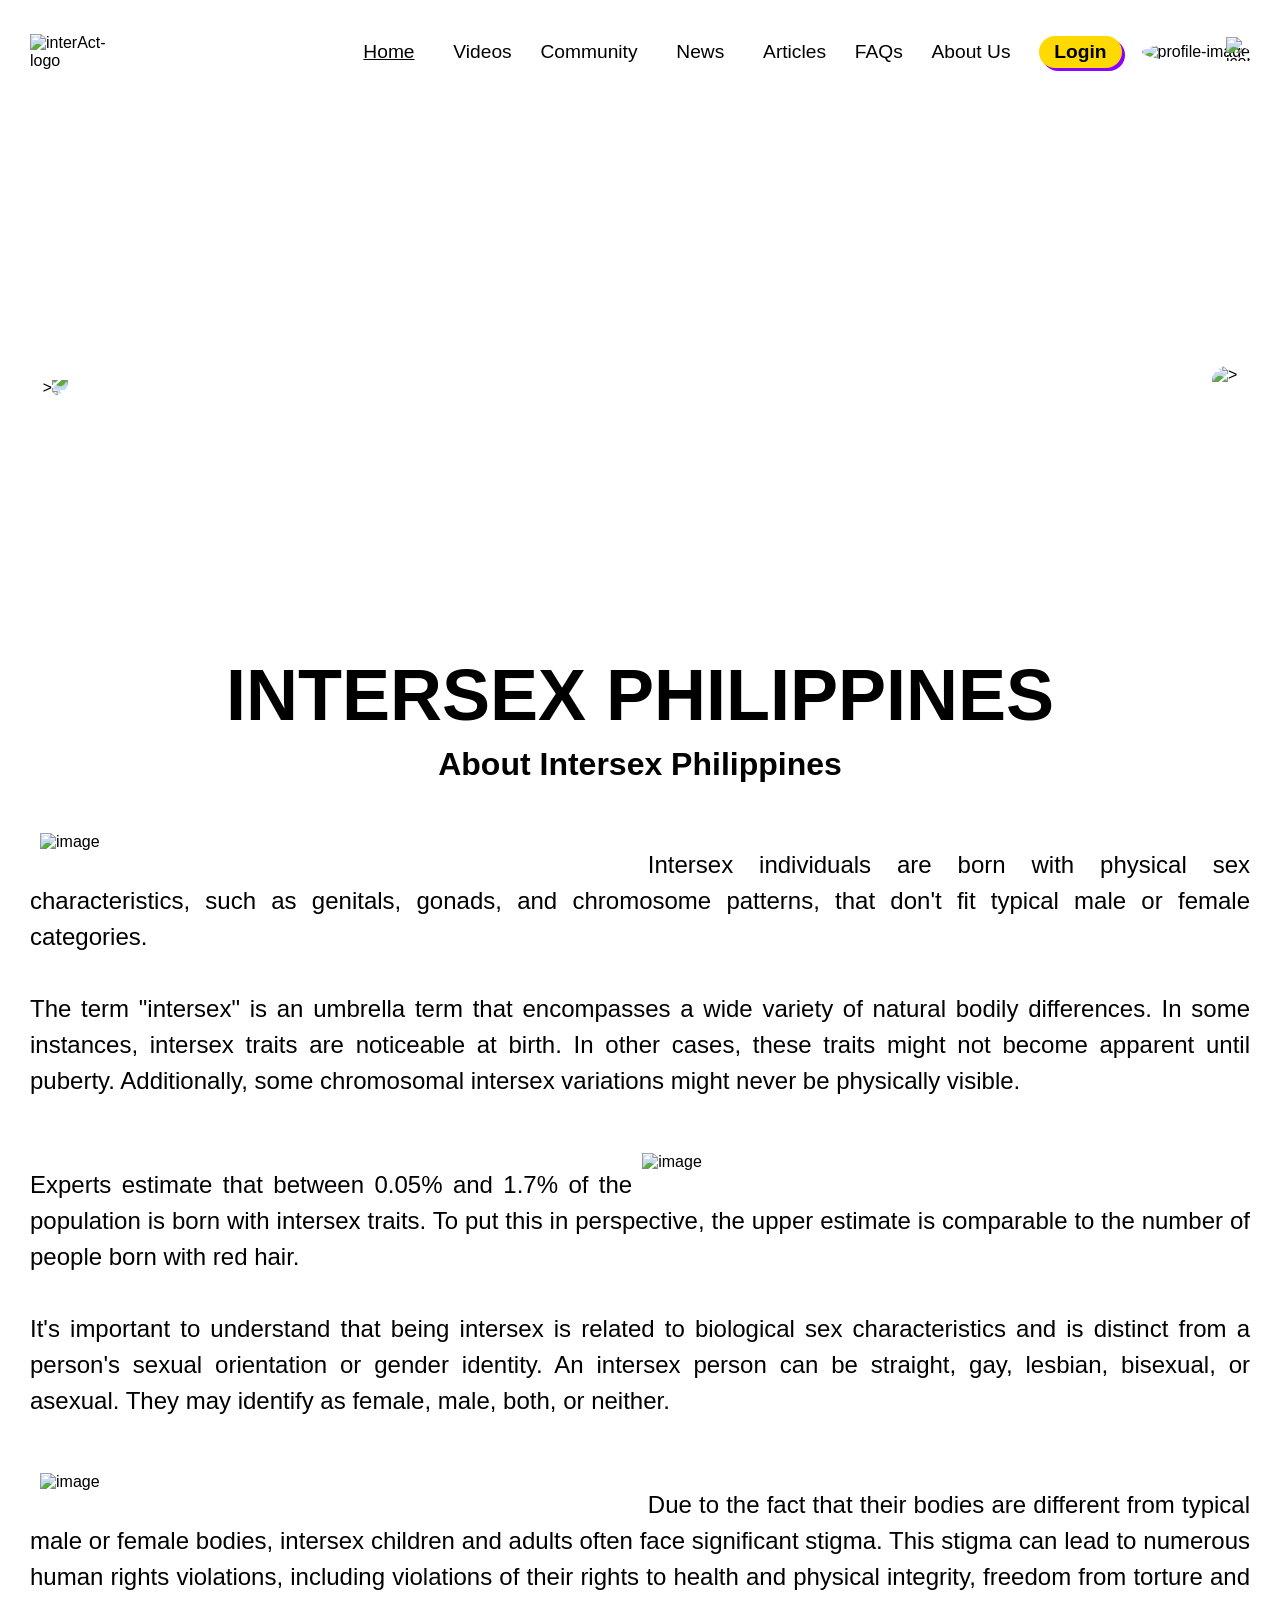
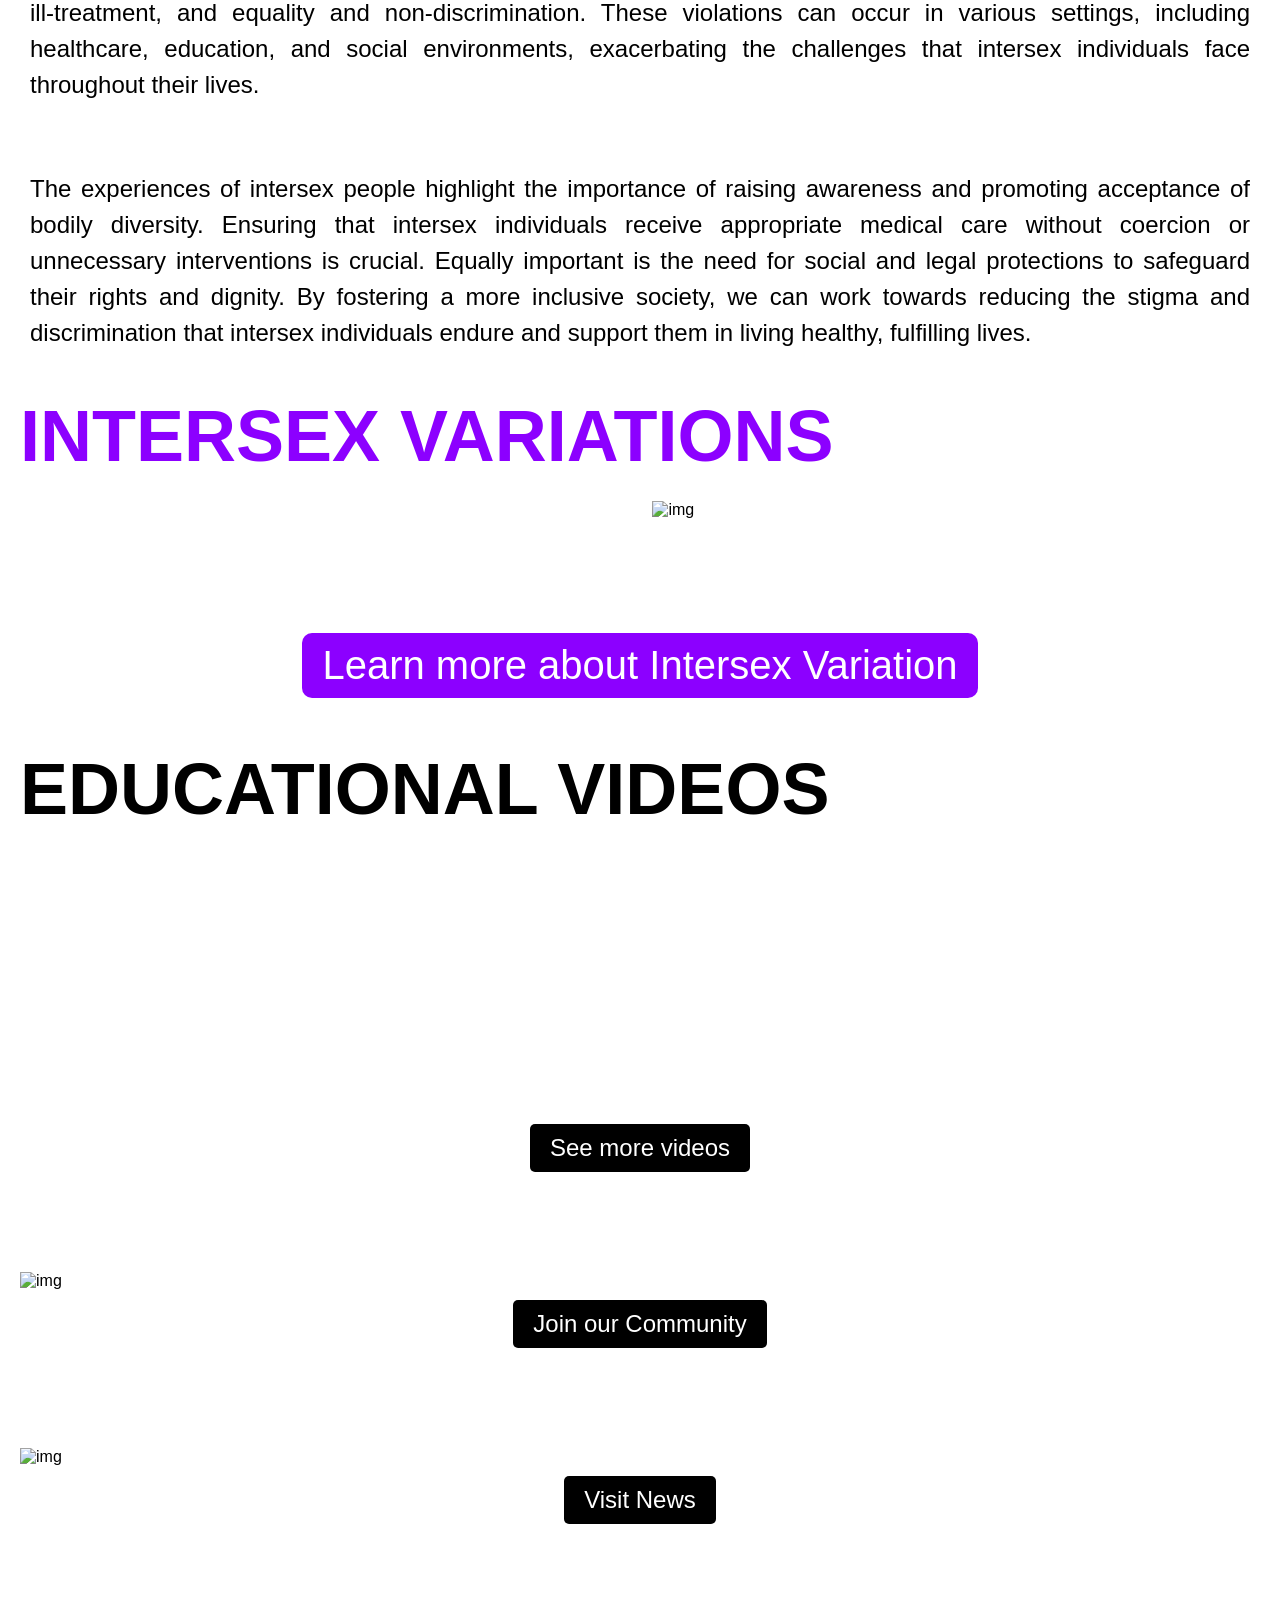
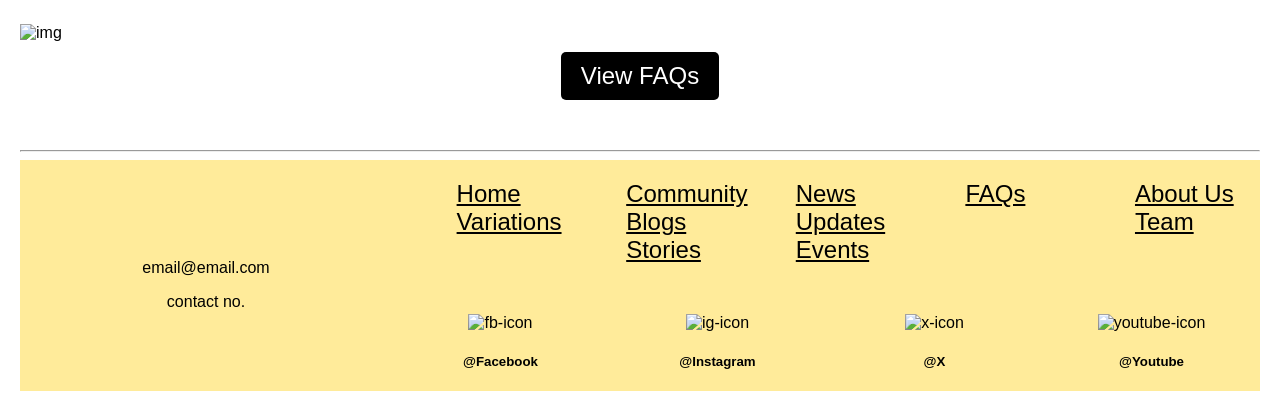
==== commit 3b05adb4: "Add files via upload" ====
--- a/index.html
+++ b/index.html
@@ -13,8 +13,8 @@
     <link rel="stylesheet" href="./css/footer-style.css" />
 
     <link rel="stylesheet" href="./css/style-desktop.css" />
-    <link rel="stylesheet" href="./css/style-mobile.css" />
-    <link rel="stylesheet" href="./css/variation-style.css" />
+    <!-- <link rel="stylesheet" href="./css/style-mobile.css" /> -->
+    <!-- <link rel="stylesheet" href="./css/variation-style.css" /> -->
   </head>
 
   <body>
@@ -126,36 +126,63 @@
 
     <main class="home-main">
       <section class="main-header-section">
-        <!-- <button class="prev-btn">Previous</button> -->
         <img
-          src="./media/images/icons8-chevron-left.png"
-          alt="previous"
+          src="./media/icons/icons8-chevron-right-90.png"
+          alt="<"
           class="prev-btn btn"
-          style="display: none"
         />
         <div class="main-header">
           <div class="header-img-container">
-            <img src="./media/images/02 - HOME/03 - Header/header.jpg" alt="" />
-          </div>
-          <!-- <div class="header-img-container">
-            <img src="./media/images/luffy.jpg" alt="" />
-          </div>
-          <div class="header-img-container">
-            <img src="./media/images/Nami.png" alt="" />
-          </div> -->
-        </div>
-        <div class="indicator-container" style="display: none">
+            <!-- <img
+              src="./media/images/02 - HOME/03 - Header/IMG_9814.JPG"
+              alt="img"
+            />
+            <img
+              src="./media/images/02 - HOME/03 - Header/IMG_9806.jpeg"
+              alt="img"
+            />
+            <img
+              src="./media/images/02 - HOME/03 - Header/IMG_9807.jpeg"
+              alt="img"
+            />
+            <img
+              src="./media/images/02 - HOME/03 - Header/IMG_9808.jpeg"
+              alt="img"
+            />
+            <img
+              src="./media/images/02 - HOME/03 - Header/IMG_9809.jpeg"
+              alt="img"
+            />
+            <img
+              src="./media/images/02 - HOME/03 - Header/IMG_9810.jpeg"
+              alt="img"
+            />
+            <img
+              src="./media/images/02 - HOME/03 - Header/IMG_9811.jpeg"
+              alt="img"
+            /> -->
+          </div>
+        </div>
+        <div class="indicator-container">
           <span class="dot active"></span>
           <span class="dot"></span>
           <span class="dot"></span>
-        </div>
-        <!-- <button class="next-btn">Next</button> -->
+          <span class="dot"></span>
+          <span class="dot"></span>
+          <span class="dot"></span>
+          <span class="dot"></span>
+        </div>
         <img
-          src="./media/images/icons8-chevron-right.png"
-          alt="next"
+          src="./media/icons/icons8-chevron-right-90.png"
+          alt=">"
           class="next-btn btn"
-          style="display: none"
         />
+      </section>
+
+      <section class="intersex-ph-container">
+        <h1>INTERSEX PHILIPPINES</h1>
+        <h6>About Intersex Philippines</h6>
+        <p style="white-space: pre-wrap; text-align: left; width: 100%"></p>
       </section>
 
       <section class="introduction-section">
@@ -252,9 +279,10 @@
         <div class="card-variation">
           <h1>INTERSEX VARIATIONS</h1>
 
-          <div style="display: flex">
-            <p>
-              When discussing variations in sex characteristics, we are
+          <div>
+            <img src="" alt="img" style="float: right; margin-left: 10px" />
+            <p style="white-space: pre-wrap">
+              <!-- When discussing variations in sex characteristics, we are
               referring to traits that might not be seen as "typical" because
               they don't match the stereotypes established by medicine and
               society.
@@ -269,14 +297,8 @@
               <br /><br />
               A person's value does not depend on whether their body fits into
               sex or gender stereotypes. There isn't one correct way to be a
-              man, a woman, or someone outside the gender binary.
+              man, a woman, or someone outside the gender binary. -->
             </p>
-
-            <img
-              src="./media/images/02 - HOME/01 - Home/Intersex-variation.png"
-              alt="img"
-              style="margin-left: 10px"
-            />
           </div>
         </div>
 
@@ -285,7 +307,7 @@
         </button>
       </section>
 
-      <section class="physical-integrity-container">
+      <!-- <section class="physical-integrity-container">
         <h1>Physical Integrity</h1>
 
         <p>
@@ -361,6 +383,52 @@
           and muscle development, which can impact performance, aren't subjected
           to the same scrutiny and restrictions.
         </p>
+      </section> -->
+
+      <section class="education-videos-container">
+        <h1>EDUCATIONAL VIDEOS</h1>
+
+        <div class="videos-container">
+          <div class="video-content video-content-1">
+            <iframe src="" frameborder="0"></iframe>
+            <p></p>
+          </div>
+
+          <div class="video-content video-content-2">
+            <iframe src="" frameborder="0"></iframe>
+            <p></p>
+          </div>
+
+          <div class="video-content video-content-3">
+            <iframe src="" frameborder="0"></iframe>
+            <p></p>
+          </div>
+        </div>
+
+        <button class="btn-see-videos" onclick="handleBtnVideos()">
+          See more videos
+        </button>
+      </section>
+
+      <section class="community-banner-container">
+        <img src="" alt="img" class="community-banner-img" />
+        <p class="community-text" style="white-space: pre-wrap"></p>
+        <button class="btn-join-community" onclick="handleBtnCommunity()">
+          Join our Community
+        </button>
+      </section>
+
+      <section class="news-banner-container">
+        <img src="" alt="img" class="news-banner-img" />
+        <p class="news-text" style="white-space: pre-wrap"></p>
+        <button class="btn-visit-news" onclick="handleBtnNews()">
+          Visit News
+        </button>
+      </section>
+
+      <section class="faq-banner-container">
+        <img src="" alt="img" class="faq-banner-img" />
+        <button class="btn-view-faq" onclick="handleBtnFAQ()">View FAQs</button>
       </section>
 
       <!-- <div class="container">
@@ -449,16 +517,26 @@
       function handleVariationsBtn() {
         window.location.href = "./html/intersex-variations.html";
       }
+
+      function handleBtnVideos() {
+        window.location.href = "./html/videos.html";
+      }
+
+      function handleBtnCommunity() {
+        window.location.href = "./html/community.html";
+      }
+
+      function handleBtnNews() {
+        window.location.href = "./html/news.html";
+      }
+
+      function handleBtnFAQ() {
+        window.location.href = "./html/faqs.html";
+      }
     </script>
     <script src="./js/index-header-script.js"></script>
-    <!-- <script src="./js/variation-script.js"></script> -->
-    <!-- <script src="./js/nav-script.js"></script> -->
     <script src="./js/loader-script.js"></script>
-    <script src="./js/image-header-script.js"></script>
     <script src="./js/home-script.js"></script>
-    <!-- <script src="./js/about-script.js"></script> -->
-
-    <!-- <script src="./js/login-signup-firebase-script.js" type="module"></script> -->
 
     <script
       src="https://www.gstatic.com/firebasejs/10.11.1/firebase-app.js"
@@ -476,6 +554,8 @@
       src="https://www.gstatic.com/firebasejs/10.11.1/firebase-storage.js"
       type="module"
     ></script>
-    <script src="./js/login-checker-script.js" type="module"></script>
+    <script src="./js/login-checker-script.js" type="module" defer></script>
+    <script src="./js/image-header-script.js" type="module" defer></script>
+    <script src="./js/Index-Script.js" type="module" defer></script>
   </body>
 </html>
--- a/css/root-style.css
+++ b/css/root-style.css
@@ -3,7 +3,9 @@
   --color-main-yellow-2: #ffeb9a;
   --color-main-purple-1: #8c00ff;
   --color-main-purple-2: #c379ff;
-  --color-main-white-1: #c4c4c4;
+  --color-main-gray-1: #c4c4c4;
+  --color-main-gray-2: #707070;
+  --color-main-gray-3: #ebebeb;
   --background-color: #fff;
   --font-color-white: #fff;
   --font-color-black: #000;
@@ -14,3 +16,12 @@
 html {
   background-color: var(--background-color);
 }
+
+@font-face {
+  font-family: "afacad";
+  src: url(./../media/font/Afacad-VariableFont_wght.ttf) format("truetype");
+}
+
+* {
+  font-family: "afacad", sans-serif;
+}
--- a/css/header-style.css
+++ b/css/header-style.css
@@ -1,13 +1,4 @@
 /* @import url("https://fonts.googleapis.com/css?family=Afacad"); */
-
-@font-face {
-  font-family: "afacad";
-  src: url(./../media/font/Afacad-VariableFont_wght.ttf) format("truetype");
-}
-
-* {
-  font-family: "afacad", sans-serif;
-}
 
 html {
   background-color: var(--background-color);
--- a/css/style-desktop.css
+++ b/css/style-desktop.css
@@ -1,250 +1,359 @@
-@media screen and (min-width: 767px) {
-  .introduction-section p,
-  .variations-section p,
-  .physical-integrity-container p,
-  .discrimination-container p {
-    font-size: 1.5rem;
-  }
-
-  .introduction-section img,
-  .variations-section img,
-  .physical-integrity-container img,
-  .discrimination-container img {
-    object-fit: contain;
-    object-position: center;
-  }
-
-  .introduction-section h1,
-  .variations-section h1,
-  .physical-integrity-container h1,
-  .discrimination-container h1 {
-    font-size: 4.5rem;
-    color: var(--color-main-purple-1);
-  }
-
-  /* .introduction-section p,
-  .variations-section p,
-  .card-texts p {
-    font-size: 20px;
-  } */
-
-  .main-header-section {
-    position: relative;
-  }
-
-  .variations-section {
-    width: 100%;
-    display: flex;
-    flex-direction: column;
-    justify-content: center;
-    align-items: center;
-  }
-
-  .variations-section .btn-intersex-variations {
-    background-color: var(--color-main-purple-1);
-    color: #fff;
-    width: 50%;
-    /* height: 5em; */
-    font-size: 2.5em;
-    font-weight: 500;
-    padding: 20px;
-    border: none;
-    border-radius: 10px;
-    cursor: pointer;
-    margin-top: 30px;
-    margin-bottom: 30px;
-  }
-
-  .variations-section .btn-intersex-variations:hover {
-    background-color: gray;
-  }
-
-  .main-header-section .btn {
-    position: absolute;
-    background-color: var(--color-main-yellow-1);
-    border-radius: 50%;
-    padding: 10px;
-    margin-left: 5px;
-    margin-right: 5px;
-    cursor: pointer;
-  }
-
-  .main-header-section .prev-btn {
-    bottom: 10px;
-  }
-
-  .main-header-section .next-btn {
-    bottom: 10px;
-    right: 0;
-  }
-
-  .main-header {
-    margin-top: 20px;
-    height: 40vh;
-    overflow-y: hidden;
-    overflow-x: hidden;
-    white-space: nowrap;
-    scrollbar-width: none;
-    width: 100%;
-  }
-
-  .header-img-container {
-    display: inline-block;
-    width: 100%;
-  }
-
-  .header-img-container img {
-    width: 100%;
-    height: auto;
-    margin: 0;
-    object-fit: scale-down;
-    object-position: center;
-  }
-
-  .indicator-container {
-    text-align: center;
-    margin-top: 10px;
-    position: absolute;
-    left: 50%;
-    transform: translate(-50%);
-    bottom: 5px;
-  }
-
-  .dot {
-    height: 10px;
-    width: 10px;
-    margin: 0 5px;
-    background-color: var(--color-main-yellow-1);
-    border-radius: 50%;
-    display: inline-block;
-  }
-
-  .dot.active {
-    background-color: var(--color-main-purple-1);
-  }
-
-  .home-main .card-home {
-    margin-top: 20px;
-    padding: 10px;
-    display: flex;
-    flex-direction: column;
-  }
-
-  .home-main .card-home .card-top {
-    display: flex;
-    justify-content: center;
-    align-items: center;
-  }
-
-  .home-main .card-home .card-top div .ln-1 {
-    font-size: 1.6rem;
-    line-height: 0.5;
-    font-weight: 500;
-    margin-left: 6px;
-    margin-bottom: 40px;
-  }
-
-  .home-main .card-home .card-top div .ln-2 {
-    font-size: 5rem;
-    color: purple;
-    line-height: 0;
-    font-weight: 700;
-    margin: 30px 0 30px 0;
-  }
-
-  .home-main .card-home .card-container {
-    width: 100%;
-    margin: 10px auto;
-  }
-
-  .home-main .card-home .card-left p {
-    text-indent: 5em;
-  }
-
-  .home-main .card-home img {
-    width: 49%;
-    height: 49%;
-    margin: 5px;
-    padding: 5px;
-  }
-
-  .home-main .card-home .card-bottom {
-    display: flex;
-    justify-content: center;
-    align-items: center;
-  }
-
-  .home-main .card-home .card-bottom video {
-    width: 90%;
-    margin: 5px;
-    padding: 5px;
-  }
-
-  .home-main p:not(.cards-container p) {
-    line-height: 1.5;
-    text-align: justify;
-  }
-
-  .home-main .card-variation {
-    width: 100%;
-    margin: 50px auto 10px auto;
-    height: 750px;
-  }
-
-  .home-main .card-variation p {
-    width: 49%;
-  }
-
-  .home-main .card-variation img {
-    width: 49%;
-  }
-
-  .container {
-    width: 100%;
-    overflow-x: auto;
-    scrollbar-width: none;
-  }
-
-  .cards-container {
-    display: flex;
-    align-items: center;
-    margin: 20px;
-    position: relative;
-  }
-
-  .cards-container .card-back {
-    width: 20rem;
-    height: 21.5rem;
-    background-color: var(--color-main-purple-2);
-    margin: 10px;
-    border-radius: 30px;
-    box-shadow: 8px 8px var(--color-main-purple-1);
-    position: relative;
-  }
-
-  .cards-container .card-front {
-    background-color: white;
-    margin: 10px;
-    border-radius: 30px;
-    padding: 10px;
-    /* white-space: wrap; */
-    width: 12rem;
-  }
-
-  .cards-container .card-back .icon-arrow {
-    position: absolute;
-    top: 80%;
-    right: 20px;
-    transform: translateY(-50%);
-    padding: 20px;
-    background-color: var(--color-main-yellow-1);
-    border-radius: 50%;
-    height: 1rem;
-    width: 1rem;
-    cursor: pointer;
-  }
-
-  /* .common-variation-container {
+/* @media screen and (min-width: 767px) { */
+.introduction-section p,
+.variations-section p,
+.physical-integrity-container p,
+.discrimination-container p {
+  font-size: 1.5rem;
+}
+
+.introduction-section img,
+.variations-section img,
+.physical-integrity-container img,
+.discrimination-container img {
+  object-fit: contain;
+  object-position: center;
+}
+
+.introduction-section h1,
+.variations-section h1,
+.physical-integrity-container h1,
+.discrimination-container h1 {
+  font-size: 4.5rem;
+  color: var(--color-main-purple-1);
+  padding: 0;
+  margin: 0;
+}
+
+.main-header-section {
+  position: relative;
+}
+
+.variations-section {
+  width: 100%;
+  margin-bottom: 50px;
+}
+
+.variations-section .btn-intersex-variations {
+  display: block;
+  background-color: var(--color-main-purple-1);
+  color: #fff;
+  font-size: 2.5em;
+  font-weight: 500;
+  padding: 10px 20px;
+  border: none;
+  border-radius: 10px;
+  cursor: pointer;
+  margin: 10px auto;
+}
+
+.variations-section .btn-intersex-variations:hover {
+  background-color: gray;
+}
+
+.main-header-section .btn {
+  position: absolute;
+  background: transparent;
+  border-radius: 50%;
+  padding: 10px;
+  margin: 0 5px 25vh 5px;
+  cursor: pointer;
+  border: 3px solid #fff;
+  height: 30px;
+  width: 30px;
+  object-fit: cover;
+  object-position: center;
+}
+
+.main-header-section .prev-btn {
+  bottom: 10px;
+  transform: rotate(180deg);
+}
+
+.main-header-section .next-btn {
+  bottom: 10px;
+  right: 0;
+}
+
+.main-header {
+  margin-top: 20px;
+  height: 60vh;
+  overflow-y: hidden;
+  overflow-x: hidden;
+  white-space: nowrap;
+  scrollbar-width: none;
+  width: 100%;
+}
+
+.header-img-container {
+  display: inline-block;
+  width: 100%;
+}
+
+.header-img-container img {
+  width: 100%;
+  height: 60vh;
+  margin: 0;
+  object-fit: cover;
+  object-position: center;
+}
+
+.indicator-container {
+  text-align: center;
+  margin-top: 10px;
+  position: absolute;
+  left: 50%;
+  transform: translate(-50%);
+  bottom: 5px;
+}
+
+.dot {
+  height: 10px;
+  width: 10px;
+  margin: 0 5px;
+  background-color: rgba(255, 255, 255, 0.4);
+  border-radius: 50%;
+  display: inline-block;
+}
+
+.dot.active {
+  background-color: #fff;
+}
+
+.home-main .card-home {
+  margin-top: 20px;
+  padding: 10px;
+  display: flex;
+  flex-direction: column;
+}
+
+.home-main .card-home .card-top {
+  display: flex;
+  justify-content: center;
+  align-items: center;
+}
+
+.home-main .card-home .card-top div .ln-1 {
+  font-size: 1.6rem;
+  line-height: 0.5;
+  font-weight: 500;
+  margin-left: 6px;
+  margin-bottom: 40px;
+}
+
+.home-main .card-home .card-top div .ln-2 {
+  font-size: 5rem;
+  color: purple;
+  line-height: 0;
+  font-weight: 700;
+  margin: 30px 0 30px 0;
+}
+
+.home-main .card-home .card-container {
+  width: 100%;
+  margin: 10px auto;
+}
+
+.home-main .card-home .card-left p {
+  text-indent: 5em;
+}
+
+.home-main .card-home img {
+  width: 49%;
+  height: 49%;
+  margin: 5px;
+  padding: 5px;
+}
+
+.home-main .card-home .card-bottom {
+  display: flex;
+  justify-content: center;
+  align-items: center;
+}
+
+.home-main .card-home .card-bottom video {
+  width: 90%;
+  margin: 5px;
+  padding: 5px;
+}
+
+.home-main p:not(.cards-container p) {
+  line-height: 1.5;
+  text-align: justify;
+}
+
+/* .home-main .card-variation {
+  width: 100%;
+  margin: 50px auto 10px auto;
+  height: 750px;
+}
+
+.home-main .card-variation p {
+  width: 49%;
+} */
+
+.home-main .card-variation img {
+  width: 49%;
+}
+
+.container {
+  width: 100%;
+  overflow-x: auto;
+  scrollbar-width: none;
+}
+
+/* .cards-container {
+  display: flex;
+  align-items: center;
+  margin: 20px;
+  position: relative;
+}
+
+.cards-container .card-back {
+  width: 20rem;
+  height: 21.5rem;
+  background-color: var(--color-main-purple-2);
+  margin: 10px;
+  border-radius: 30px;
+  box-shadow: 8px 8px var(--color-main-purple-1);
+  position: relative;
+}
+
+.cards-container .card-front {
+  background-color: white;
+  margin: 10px;
+  border-radius: 30px;
+  padding: 10px;
+  white-space: wrap;
+  width: 12rem;
+} */
+
+/* .cards-container .card-back .icon-arrow {
+  position: absolute;
+  top: 80%;
+  right: 20px;
+  transform: translateY(-50%);
+  padding: 20px;
+  background-color: var(--color-main-yellow-1);
+  border-radius: 50%;
+  height: 1rem;
+  width: 1rem;
+  cursor: pointer;
+} */
+
+/* ================================================================================================================================================= */
+section.intersex-ph-container {
+  display: flex;
+  flex-direction: column;
+  justify-content: center;
+  align-items: center;
+  width: 100%;
+}
+
+section.intersex-ph-container h1 {
+  margin: 10px 0;
+  padding: 0;
+  font-size: 4.5rem;
+}
+
+section.intersex-ph-container h6 {
+  margin: 0;
+  padding: 0;
+  font-size: 2rem;
+}
+
+section.intersex-ph-container p {
+  margin: 0;
+  padding: 0;
+  font-size: 1.5rem;
+  text-align: left;
+}
+
+/* ================================================================================================================================================= */
+section.education-videos-container {
+  display: block;
+  width: 100%;
+}
+
+section.education-videos-container h1 {
+  margin: 10px 0;
+  padding: 0;
+  font-size: 4.5rem;
+}
+
+section.education-videos-container .videos-container {
+  display: grid;
+  grid-template-columns: repeat(3, 1fr);
+  place-items: center;
+  gap: 10px;
+  width: 100%;
+}
+
+section.education-videos-container .videos-container .video-content {
+  width: 100%;
+}
+
+section.education-videos-container .videos-container .video-content iframe {
+  width: 100%;
+  height: 270px;
+  border: none;
+}
+
+section.education-videos-container .videos-container .video-content p {
+  font-size: 1.5rem;
+  text-decoration: underline;
+  text-align: center;
+  margin: 0;
+  padding: 0;
+}
+/* ================================================================================================================================================= */
+section.community-banner-container,
+section.news-banner-container,
+section.faq-banner-container {
+  display: block;
+  width: 100%;
+  margin-top: 100px;
+}
+
+section.community-banner-container img,
+section.news-banner-container img,
+section.faq-banner-container img {
+  width: 100%;
+  height: auto;
+  object-fit: cover;
+  object-position: center;
+}
+
+section.community-banner-container p,
+section.news-banner-container p {
+  font-size: 1.5rem;
+  margin: 0;
+  padding: 0;
+}
+
+section.education-videos-container button,
+section.community-banner-container button,
+section.news-banner-container button,
+section.faq-banner-container button {
+  display: block;
+  margin: 10px auto;
+  padding: 10px 20px;
+  background-color: #000;
+  color: #fff;
+  border: none;
+  border-radius: 5px;
+  cursor: pointer;
+  font-size: 1.5rem;
+}
+
+section.education-videos-container button:hover,
+section.community-banner-container button:hover,
+section.news-banner-container button:hover,
+section.faq-banner-container button:hover {
+  background-color: var(--color-main-gray-2);
+}
+
+/* ================================================================================================================================================= */
+/* .common-variation-container {
     margin: 50px auto 10px auto;
     width: 100%;
   }
@@ -263,7 +372,7 @@
     font-size: 20px;
   } */
 
-  /* .cards-section {
+/* .cards-section {
     display: flex;
     justify-content: center;
     align-items: center;
@@ -297,4 +406,4 @@
     box-shadow: 4px 4px var(--color-main-purple-1);
     cursor: pointer;
   } */
-}
+/* } */
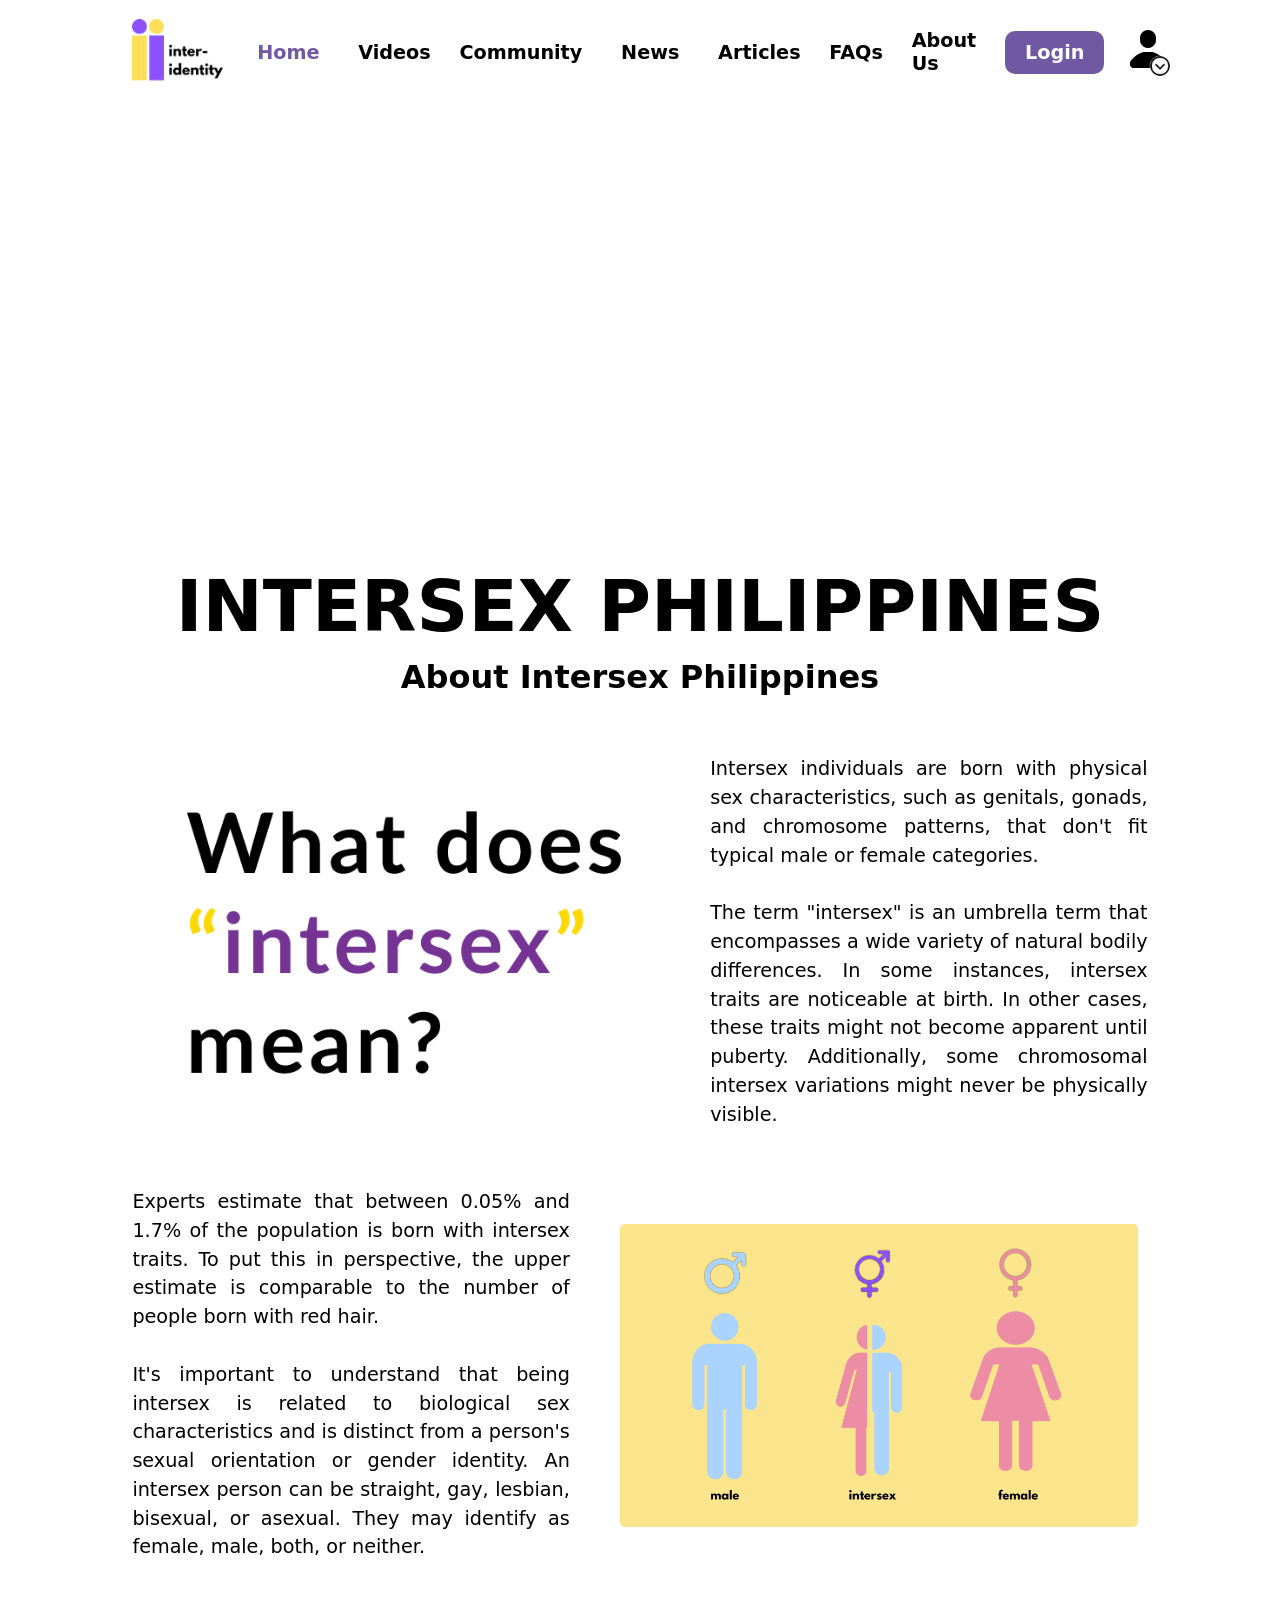
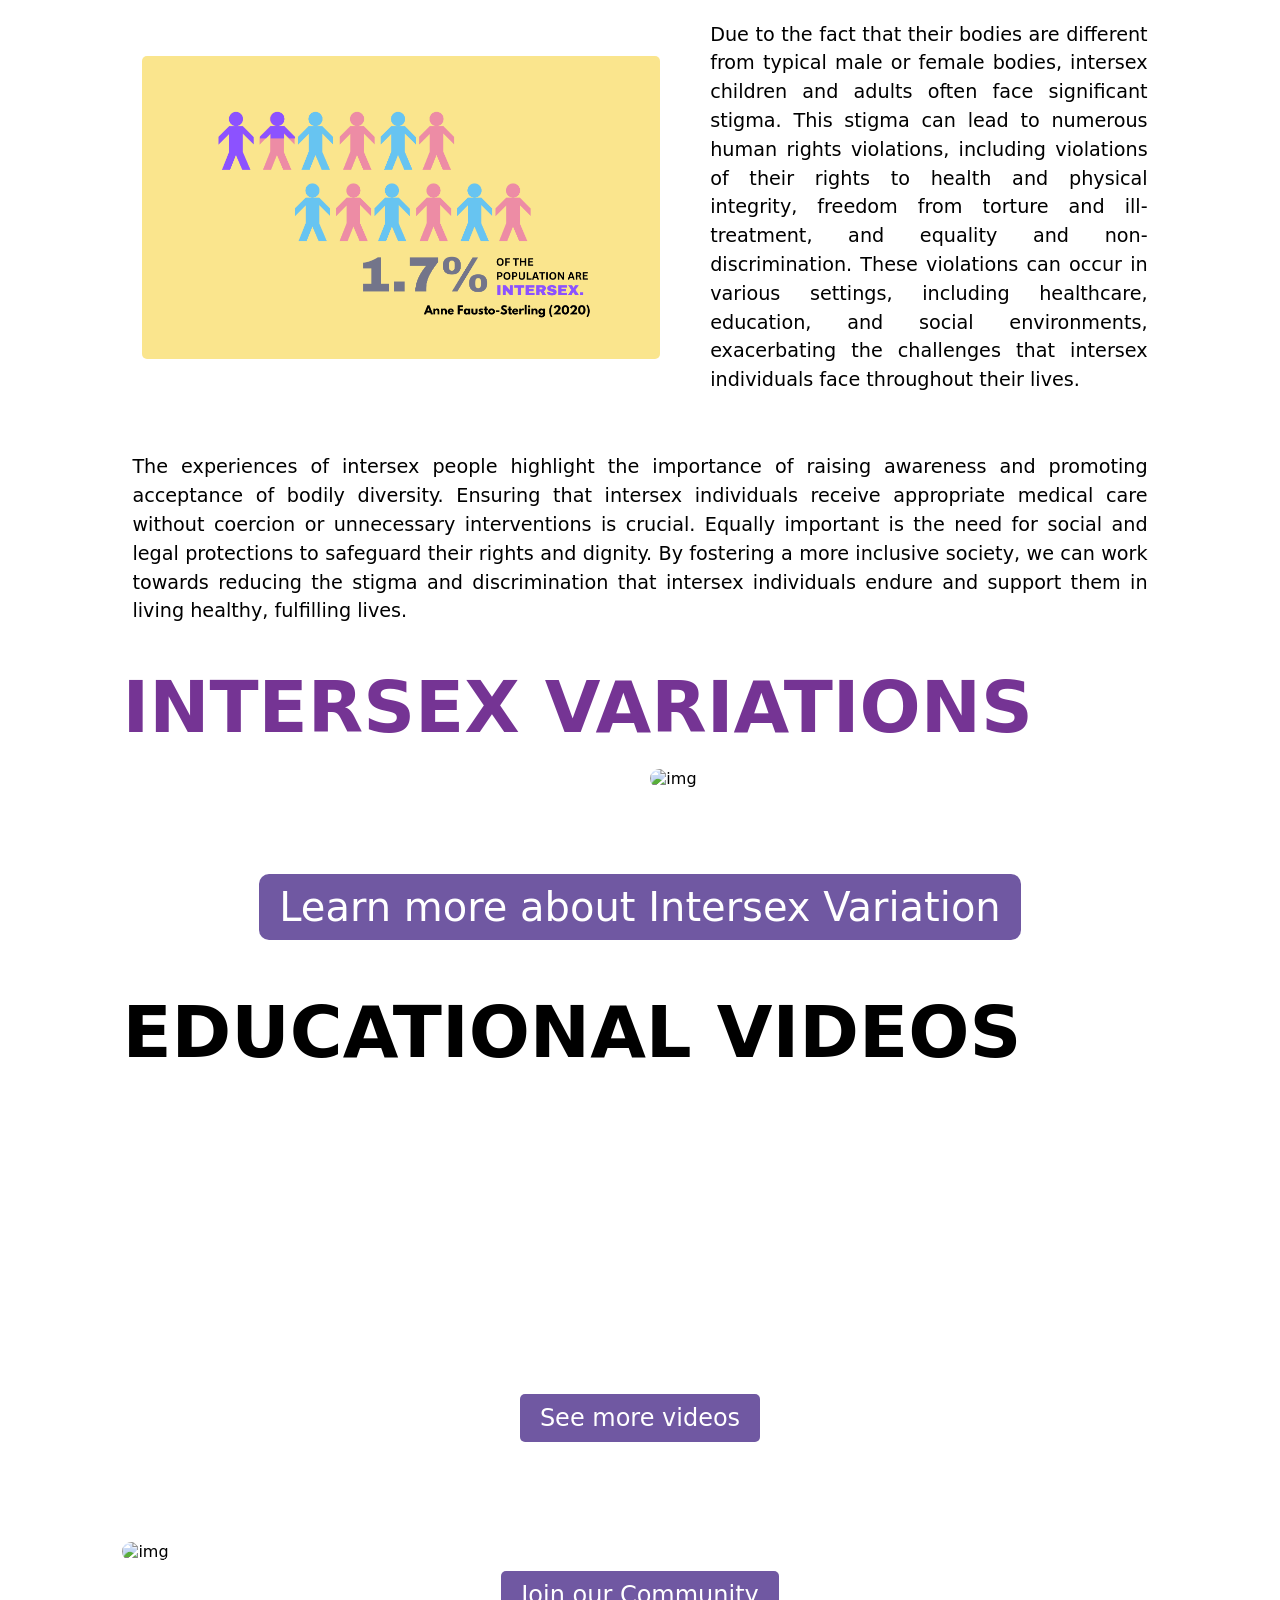
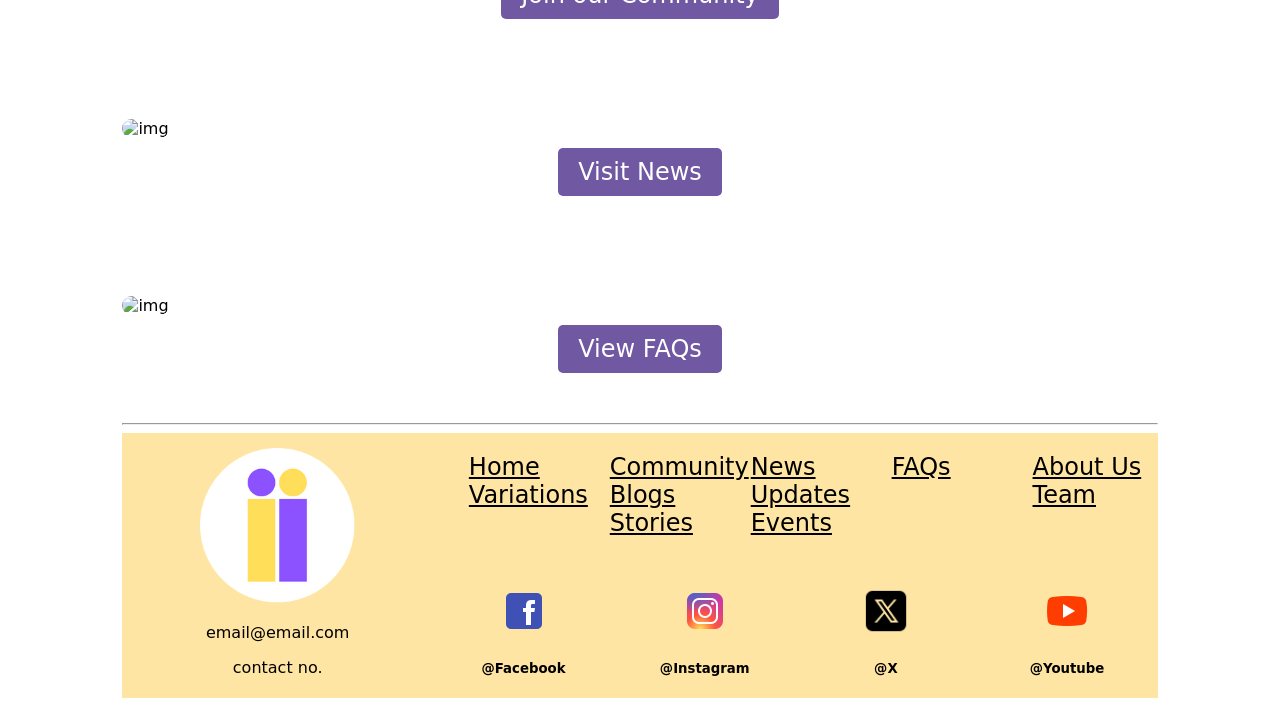
==== commit 81b8abfb: "Add files via upload" ====
--- a/index.html
+++ b/index.html
@@ -29,7 +29,7 @@
 
       <nav class="header-nav">
         <div class="home-container">
-          <a class="btn-home" style="text-decoration: underline">
+          <a class="btn-home" style="color: var(--color-main-purple-2)">
             Home
             <!-- <img
               src="./media/images/icons8-chevron-down.png"
@@ -66,23 +66,20 @@
         </div>
 
         <div class="news-container">
-          <a href="./html/news.html" class="btn-news">
-            News
-            <!-- <img
-              src="./media/images/icons8-chevron-down.png"
-              alt=""
-              class="icon-down"
-            /> -->
-          </a>
+          <a href="./html/news.html" class="btn-news"> News </a>
           <div class="news-dropdown">
-            <!-- <a href="./html/news.html" class="btn-updates">Updates</a> -->
             <a href="./html/events.html" class="btn-events">Events</a>
           </div>
         </div>
 
-        <!-- <div class="articles-container"> -->
-        <a class="btn-articles" href="./html/articles.html">Articles</a>
-        <!-- </div> -->
+        <div class="news-container">
+          <a class="btn-articles" href="./html/articles.html">Articles</a>
+          <div class="news-dropdown" style="width: 170px">
+            <a href="./html/Research-Papers.html" class="btn-events"
+              >Research Papers</a
+            >
+          </div>
+        </div>
 
         <a href="./html/faqs.html" class="btn-faqs">FAQs</a>
         <a href="./html/about.html" class="btn-about">About Us</a>
@@ -191,9 +188,8 @@
             <img
               src="./media/images/02 - HOME/01 - Home/intersex.png"
               alt="image"
-              style="float: left"
-            />
-            <p>
+            />
+            <p style="margin-left: 40px">
               Intersex individuals are born with physical sex characteristics,
               such as genitals, gonads, and chromosome patterns, that don't fit
               typical male or female categories. <br /><br />
@@ -206,12 +202,7 @@
           </div>
 
           <div class="card-container">
-            <img
-              src="./media/images/02 - HOME/01 - Home/What-does-intersex-mean-1.png"
-              alt="image"
-              style="float: right"
-            />
-            <p>
+            <p style="margin-right: 40px">
               Experts estimate that between 0.05% and 1.7% of the population is
               born with intersex traits. To put this in perspective, the upper
               estimate is comparable to the number of people born with red hair.
@@ -222,15 +213,18 @@
               straight, gay, lesbian, bisexual, or asexual. They may identify as
               female, male, both, or neither.
             </p>
+            <img
+              src="./media/images/02 - HOME/01 - Home/What-does-intersex-mean-1.png"
+              alt="image"
+            />
           </div>
 
           <div class="card-container">
             <img
               src="./media/images/02 - HOME/01 - Home/What-does-intersex-mean-2.png"
               alt="image"
-              style="float: left"
-            />
-            <p>
+            />
+            <p style="margin-left: 40px">
               Due to the fact that their bodies are different from typical male
               or female bodies, intersex children and adults often face
               significant stigma. This stigma can lead to numerous human rights
@@ -258,22 +252,6 @@
           </div>
         </div>
       </section>
-
-      <!-- <section class="card-texts">
-        <h1>What is intersex?</h1>
-        <p>
-          Lorem ipsum dolor sit amet consectetur adipisicing elit. Distinctio
-          labore illum perferendis corrupti, nulla explicabo natus nostrum vero
-          laudantium modi dignissimos harum consequuntur rem alias deleniti ex
-          ab. Quas, nemo?
-        </p>
-        <p>
-          Lorem ipsum dolor sit amet consectetur, adipisicing elit. Alias libero
-          nostrum omnis consectetur quisquam perspiciatis, quae numquam at
-          aperiam praesentium, possimus deserunt temporibus. Saepe impedit
-          aliquid omnis minima labore quae.
-        </p>
-      </section> -->
 
       <section class="variations-section">
         <div class="card-variation">
@@ -306,84 +284,6 @@
           Learn more about Intersex Variation
         </button>
       </section>
-
-      <!-- <section class="physical-integrity-container">
-        <h1>Physical Integrity</h1>
-
-        <p>
-          It's common for intersex children to undergo unnecessary surgeries and
-          procedures to make them look more typically male or female. These
-          irreversible procedures can cause permanent infertility, pain,
-          incontinence, loss of sexual sensation, and lifelong mental suffering,
-          including depression. They are often done without the child's informed
-          consent, violating their rights to physical integrity, freedom from
-          torture, and protection from harmful practices.
-        </p>
-
-        <img
-          src="./media/images/02 - HOME/01 - Home/physical integrity.jpg"
-          alt="img"
-          style="width: 100%"
-        />
-
-        <p>
-          These procedures are often justified by cultural and gender norms and
-          discriminatory beliefs about intersex people. However, discrimination
-          cannot justify human rights violations. States should combat harmful
-          stereotypes and discrimination instead of reinforcing them. Claims of
-          health benefits for these procedures are often weak and don't consider
-          alternative solutions that respect physical integrity and autonomy.
-          <br /><br />
-          Doctors and parents, influenced by societal pressures, may support
-          these procedures despite the lack of medical necessity and potential
-          human rights violations. Consent is often given without full
-          information about the consequences and without support from other
-          intersex individuals and families.
-          <br /><br />
-          Intersex adults who underwent such surgeries often report shame,
-          stigma, and significant physical and mental suffering. They frequently
-          feel forced into sex and gender categories that don't fit them.
-          <br /><br />
-          Given the irreversible impact on physical integrity and autonomy, such
-          unnecessary surgeries should be prohibited. Intersex children and
-          their families should receive proper counseling and peer support.
-        </p>
-      </section>
-
-      <section class="discrimination-container">
-        <h1>Discrimination</h1>
-
-        <p>
-          Intersex individuals often face discrimination and abuse if others
-          know they are intersex or if they don't conform to typical gender
-          norms. Anti-discrimination laws usually don't protect intersex people,
-          leaving them vulnerable in many areas such as healthcare, education,
-          public services, employment, and sports.
-        </p>
-
-        <img
-          src="./media/images/02 - HOME/01 - Home/discrimination.jpg"
-          alt="img"
-          style="width: 100%"
-        />
-
-        <p>
-          Healthcare professionals frequently lack the training and
-          understanding needed to address the specific health needs of intersex
-          individuals, provide suitable care, and respect their autonomy and
-          rights regarding physical integrity and health.
-          <br /><br />
-          Intersex people also encounter obstacles and discrimination when they
-          try to amend sex markers on birth certificates and official documents.
-          <br /><br />
-          Intersex athletes face unique challenges. There have been instances
-          where female intersex athletes were disqualified from competitions due
-          to their intersex traits. However, being intersex doesn't inherently
-          enhance performance, whereas other physical variations, like height
-          and muscle development, which can impact performance, aren't subjected
-          to the same scrutiny and restrictions.
-        </p>
-      </section> -->
 
       <section class="education-videos-container">
         <h1>EDUCATIONAL VIDEOS</h1>
--- a/css/root-style.css
+++ b/css/root-style.css
@@ -1,5 +1,5 @@
 :root {
-  --color-main-yellow-1: #ffda00;
+  /* --color-main-yellow-1: #ffda00;
   --color-main-yellow-2: #ffeb9a;
   --color-main-purple-1: #8c00ff;
   --color-main-purple-2: #c379ff;
@@ -9,19 +9,51 @@
   --background-color: #fff;
   --font-color-white: #fff;
   --font-color-black: #000;
-  --font-color-purple: #8c00ff;
+  --font-color-purple: #8c00ff; */
+
+  /* --color-main-yellow-1: #ffeeaa;
+  --color-main-yellow-2: #fff3c4;
+  --color-main-purple-1: #753494;
+  --color-main-purple-2: #977fc6;
+  --color-main-purple-3: #e7ddff;
+  --color-main-black: #363839;
+  --color-main-white: #fcfcfc;
+  --color-main-gray-1: #c4c4c4;
+  --color-main-gray-2: #707070;
+  --color-main-gray-3: #ebebeb;
+  --background-color: #fff;
+  --font-color-white: #fff;
+  --font-color-black: #000;
+  --font-color-purple: #753494; */
+
+  --color-main-yellow-1: #ffdd88;
+  --color-main-yellow-2: #ffe5a3;
+  --color-main-purple-1: #753494;
+  --color-main-purple-2: #7058a2;
+  --color-main-purple-3: #c3b3ff;
+  --color-main-purple-4: #a99ac7;
+  --color-main-black: #2b2c2e;
+  --color-main-white: #fcfcfc;
+  --color-main-gray-1: #e6e6e6;
+  --color-main-gray-2: #707070;
+  --color-main-gray-3: #ebebeb;
+  --color-main-gray-4: #585858;
+  --background-color: #fff;
+  --font-color-white: #fff;
+  --font-color-black: #000;
+  --font-color-purple: #753494;
+
+  --font-style-title: system-ui, -apple-system, BlinkMacSystemFont, "Segoe UI",
+    Roboto, Oxygen, Ubuntu, Cantarell, "Open Sans", "Helvetica Neue", sans-serif;
 }
 
 body,
 html {
   background-color: var(--background-color);
-}
-
-@font-face {
-  font-family: "afacad";
-  src: url(./../media/font/Afacad-VariableFont_wght.ttf) format("truetype");
+  box-sizing: border-box;
+  padding: 0 4vw;
 }
 
 * {
-  font-family: "afacad", sans-serif;
+  font-family: var(--font-style-title);
 }
--- a/css/header-style.css
+++ b/css/header-style.css
@@ -4,318 +4,324 @@
   background-color: var(--background-color);
 }
 
-@media screen and (min-width: 767px) {
-  body {
-    margin: 20px;
-  }
-
-  header {
-    display: flex;
-    align-items: center;
-    justify-content: space-between;
-    height: 4rem;
-    padding: 0 10px;
-    margin-bottom: 20px;
-  }
-
-  header .logo-img {
-    width: 6em;
-  }
-
-  header .header-nav img {
-    width: 20px;
-    object-fit: cover;
-    object-position: center;
-  }
-
-  /* HOME DROPDOWN */
-
-  header .header-nav .home-container {
-    position: relative;
-  }
-
-  header .header-nav .home-container .btn-home {
-    position: relative;
-    margin-right: 10px;
-  }
-
-  header .header-nav .home-container .icon-down {
-    position: absolute;
-    top: 2px;
-  }
-
-  header .header-nav .home-container .home-dropdown {
-    display: none;
-
-    position: absolute;
-    top: 2.2rem;
-    left: 0;
-    width: 200px;
-    padding: 15px;
-    border-radius: 8px;
-    background-color: #fff;
-    border: 1px solid #000;
-    z-index: 9999;
-  }
-
-  header .header-nav .home-container:hover .home-dropdown {
-    display: block;
-  }
-
-  header .header-nav .home-container .home-dropdown a {
-    display: block;
-    margin-left: 0;
-    padding: 5px;
-  }
-
-  header .header-nav .home-container .home-dropdown a:hover {
-    background: rgb(180, 180, 180);
-  }
-
-  .home-dropdown::before {
-    content: "";
-    position: absolute;
-    top: -0.7rem;
-    left: 3rem;
-    width: 20px;
-    height: 20px;
-    transform: rotate(45deg);
-    background-color: #fff;
-    border-left: 1px solid #000;
-    border-top: 1px solid #000;
-  }
-
-  /* HOME DROPDOWN END */
-
-  /* COMMUNITY DROPDOWN */
-
-  header .header-nav .community-container {
-    position: relative;
-  }
-
-  header .header-nav .community-container .btn-community {
-    position: relative;
-    margin-right: 10px;
-    cursor: pointer;
-  }
-
-  header .header-nav .community-container .icon-down {
-    position: absolute;
-    top: 2px;
-  }
-
-  header .header-nav .community-container .community-dropdown {
-    display: none;
-
-    position: absolute;
-    top: 2.2rem;
-    left: 30px;
-    width: 120px;
-    padding: 15px;
-    border-radius: 8px;
-    background-color: #fff;
-    border: 1px solid #000;
-    z-index: 9999;
-  }
-
-  header .header-nav .community-container:hover .community-dropdown {
-    display: block;
-  }
-
-  header .header-nav .community-container .community-dropdown a {
-    display: block;
-    margin-left: 0;
-    padding: 5px;
-  }
-
-  header .header-nav .community-container .community-dropdown a:hover {
-    background: rgb(180, 180, 180);
-  }
-
-  .community-dropdown::before {
-    content: "";
-    position: absolute;
-    top: -0.7rem;
-    left: 3rem;
-    width: 20px;
-    height: 20px;
-    transform: rotate(45deg);
-    background-color: #fff;
-    border-left: 1px solid #000;
-    border-top: 1px solid #000;
-  }
-
-  /* COMMUNITY DROPDOWN END */
-
-  /* NEWS DROPDOWN */
-
-  header .header-nav .news-container {
-    position: relative;
-  }
-
-  header .header-nav .news-container .btn-news {
-    position: relative;
-    margin-right: 10px;
-  }
-
-  header .header-nav .news-container .icon-down {
-    position: absolute;
-    top: 2px;
-  }
-
-  header .header-nav .news-container .news-dropdown {
-    display: none;
-
-    position: absolute;
-    top: 2.2rem;
-    left: 0;
-    width: 130px;
-    padding: 15px;
-    border-radius: 8px;
-    background-color: #fff;
-    border: 1px solid #000;
-    z-index: 9999;
-  }
-
-  header .header-nav .news-container:hover .news-dropdown {
-    display: block;
-  }
-
-  header .header-nav .news-container .news-dropdown a {
-    display: block;
-    margin-left: 0;
-    padding: 5px;
-  }
-
-  header .header-nav .news-container .news-dropdown a:hover {
-    background: rgb(180, 180, 180);
-  }
-
-  .news-dropdown::before {
-    content: "";
-    position: absolute;
-    top: -0.7rem;
-    left: 3rem;
-    width: 20px;
-    height: 20px;
-    transform: rotate(45deg);
-    background-color: #fff;
-    border-left: 1px solid #000;
-    border-top: 1px solid #000;
-  }
-
-  /* NEWS DROPDOWN END */
-
-  /* PROFILE DROPDOWN */
-
-  header .header-nav .profile-container {
-    position: relative;
-  }
-
-  header .header-nav .profile-container .btn-profile {
-    position: relative;
-    margin-right: 10px;
-  }
-
-  header .header-nav .profile-container .profile-dropdown {
-    display: none;
-    position: absolute;
-    top: 4.2rem;
-    left: -5.5rem;
-    width: 130px;
-    padding: 15px;
-    border-radius: 8px;
-    background-color: #fff;
-    border: 1px solid #000;
-    z-index: 9999;
-  }
-
-  header .header-nav .profile-container.active .profile-dropdown {
-    display: block;
-  }
-
-  header .header-nav .profile-container .profile-dropdown a {
-    display: block;
-    margin-left: 0;
-    padding: 5px;
-  }
-
-  header .header-nav .profile-container .profile-dropdown a:hover {
-    background: rgb(180, 180, 180);
-  }
-
-  .profile-dropdown::before {
-    content: "";
-    position: absolute;
-    top: -0.7rem;
-    right: 1rem;
-    width: 20px;
-    height: 20px;
-    transform: rotate(45deg);
-    background-color: #fff;
-    border-left: 1px solid #000;
-    border-top: 1px solid #000;
-  }
-
-  /* PROFILE DROPDOWN END */
-
-  header .menu-toggle,
-  header .menu-nav,
-  header .overlay {
-    display: none;
-  }
-
-  header .header-nav {
-    display: flex;
-    align-items: center;
-  }
-
-  header .header-nav a {
-    border: none;
-    font-size: 1.2em;
-    margin-left: 1.5em;
-    cursor: pointer;
-    color: black;
-    text-decoration: none;
-  }
-
-  header .header-nav a:not(.login-btn) {
-    background-color: transparent;
-  }
-
-  header .login-btn {
-    background-color: var(--color-main-yellow-1);
-    padding: 5px 15px;
-    border-radius: 50px;
-    box-shadow: 3px 3px var(--color-main-purple-1);
-    font-weight: bold;
-  }
-
-  .profile-container {
-    position: relative;
-    display: inline-block;
-    cursor: pointer;
-  }
-
-  header .header-nav .profile-img {
-    width: 3em;
-    height: 3em;
-    border-radius: 50%;
-    margin-left: 20px;
-  }
-
-  header .header-nav .icon-profile-down {
-    position: absolute;
-    width: 1.5em;
-    height: 1.5em;
-    bottom: 0em;
-    right: 0em;
-  }
-
-  .menu-nav {
-    display: none;
-  }
-}
+/* @media screen and (min-width: 767px) { */
+body {
+  margin: 20px;
+}
+
+header {
+  display: flex;
+  align-items: center;
+  justify-content: space-between;
+  height: 4rem;
+  padding: 0 10px;
+  margin-bottom: 20px;
+}
+
+header .logo-img {
+  width: 6em;
+}
+
+header .header-nav img {
+  width: 20px;
+  object-fit: cover;
+  object-position: center;
+}
+
+header a {
+  font-family: var(--font-style-title);
+  font-weight: 600;
+}
+
+/* HOME DROPDOWN */
+
+header .header-nav .home-container {
+  position: relative;
+}
+
+header .header-nav .home-container .btn-home {
+  position: relative;
+  margin-right: 10px;
+}
+
+header .header-nav .home-container .icon-down {
+  position: absolute;
+  top: 2px;
+}
+
+header .header-nav .home-container .home-dropdown {
+  display: none;
+
+  position: absolute;
+  top: 2.2rem;
+  left: 0;
+  width: 200px;
+  padding: 15px;
+  border-radius: 8px;
+  background-color: #fff;
+  border: 1px solid #000;
+  z-index: 9999;
+}
+
+header .header-nav .home-container:hover .home-dropdown {
+  display: block;
+}
+
+header .header-nav .home-container .home-dropdown a {
+  display: block;
+  margin-left: 0;
+  padding: 5px;
+}
+
+header .header-nav .home-container .home-dropdown a:hover {
+  background: rgb(180, 180, 180);
+}
+
+.home-dropdown::before {
+  content: "";
+  position: absolute;
+  top: -0.7rem;
+  left: 3rem;
+  width: 20px;
+  height: 20px;
+  transform: rotate(45deg);
+  background-color: #fff;
+  border-left: 1px solid #000;
+  border-top: 1px solid #000;
+}
+
+/* HOME DROPDOWN END */
+
+/* COMMUNITY DROPDOWN */
+
+header .header-nav .community-container {
+  position: relative;
+}
+
+header .header-nav .community-container .btn-community {
+  position: relative;
+  margin-right: 10px;
+  cursor: pointer;
+}
+
+header .header-nav .community-container .icon-down {
+  position: absolute;
+  top: 2px;
+}
+
+header .header-nav .community-container .community-dropdown {
+  display: none;
+
+  position: absolute;
+  top: 2.2rem;
+  left: 30px;
+  width: 120px;
+  padding: 15px;
+  border-radius: 8px;
+  background-color: #fff;
+  border: 1px solid #000;
+  z-index: 9999;
+}
+
+header .header-nav .community-container:hover .community-dropdown {
+  display: block;
+}
+
+header .header-nav .community-container .community-dropdown a {
+  display: block;
+  margin-left: 0;
+  padding: 5px;
+}
+
+header .header-nav .community-container .community-dropdown a:hover {
+  background: rgb(180, 180, 180);
+}
+
+.community-dropdown::before {
+  content: "";
+  position: absolute;
+  top: -0.7rem;
+  left: 3rem;
+  width: 20px;
+  height: 20px;
+  transform: rotate(45deg);
+  background-color: #fff;
+  border-left: 1px solid #000;
+  border-top: 1px solid #000;
+}
+
+/* COMMUNITY DROPDOWN END */
+
+/* NEWS DROPDOWN */
+
+header .header-nav .news-container {
+  position: relative;
+}
+
+header .header-nav .news-container .btn-news {
+  position: relative;
+  margin-right: 10px;
+}
+
+header .header-nav .news-container .icon-down {
+  position: absolute;
+  top: 2px;
+}
+
+header .header-nav .news-container .news-dropdown {
+  display: none;
+
+  position: absolute;
+  top: 2.2rem;
+  left: 0;
+  width: 130px;
+  padding: 15px;
+  border-radius: 8px;
+  background-color: #fff;
+  border: 1px solid #000;
+  z-index: 9999;
+}
+
+header .header-nav .news-container:hover .news-dropdown {
+  display: block;
+}
+
+header .header-nav .news-container .news-dropdown a {
+  display: block;
+  margin-left: 0;
+  padding: 5px;
+}
+
+header .header-nav .news-container .news-dropdown a:hover {
+  background: rgb(180, 180, 180);
+}
+
+.news-dropdown::before {
+  content: "";
+  position: absolute;
+  top: -0.7rem;
+  left: 3rem;
+  width: 20px;
+  height: 20px;
+  transform: rotate(45deg);
+  background-color: #fff;
+  border-left: 1px solid #000;
+  border-top: 1px solid #000;
+}
+
+/* NEWS DROPDOWN END */
+
+/* PROFILE DROPDOWN */
+
+header .header-nav .profile-container {
+  position: relative;
+}
+
+header .header-nav .profile-container .btn-profile {
+  position: relative;
+  margin-right: 10px;
+}
+
+header .header-nav .profile-container .profile-dropdown {
+  display: none;
+  position: absolute;
+  top: 4.2rem;
+  left: -5.5rem;
+  width: 130px;
+  padding: 15px;
+  border-radius: 8px;
+  background-color: #fff;
+  border: 1px solid #000;
+  z-index: 9999;
+}
+
+header .header-nav .profile-container.active .profile-dropdown {
+  display: block;
+}
+
+header .header-nav .profile-container .profile-dropdown a {
+  display: block;
+  margin-left: 0;
+  padding: 5px;
+}
+
+header .header-nav .profile-container .profile-dropdown a:hover {
+  background: rgb(180, 180, 180);
+}
+
+.profile-dropdown::before {
+  content: "";
+  position: absolute;
+  top: -0.7rem;
+  right: 1rem;
+  width: 20px;
+  height: 20px;
+  transform: rotate(45deg);
+  background-color: #fff;
+  border-left: 1px solid #000;
+  border-top: 1px solid #000;
+}
+
+/* PROFILE DROPDOWN END */
+
+header .menu-toggle,
+header .menu-nav,
+header .overlay {
+  display: none;
+}
+
+header .header-nav {
+  display: flex;
+  align-items: center;
+}
+
+header .header-nav a {
+  border: none;
+  font-size: 1.2em;
+  margin-left: 1.5em;
+  cursor: pointer;
+  text-decoration: none;
+}
+
+header .header-nav a:not(.login-btn) {
+  background-color: transparent;
+  color: black;
+}
+
+header .login-btn {
+  background-color: var(--color-main-purple-2);
+  padding: 10px 20px;
+  border-radius: 10px;
+  font-weight: bold;
+  color: #fff;
+  /* box-shadow: 3px 3px var(--color-main-purple-1); */
+}
+
+.profile-container {
+  position: relative;
+  display: inline-block;
+  cursor: pointer;
+}
+
+header .header-nav .profile-img {
+  width: 3em;
+  height: 3em;
+  border-radius: 50%;
+  margin-left: 20px;
+}
+
+header .header-nav .icon-profile-down {
+  position: absolute;
+  width: 1.5em;
+  height: 1.5em;
+  bottom: 0em;
+  right: 0em;
+}
+
+.menu-nav {
+  display: none;
+}
+/* } */
 
 /* MOBILE */
 
--- a/css/style-desktop.css
+++ b/css/style-desktop.css
@@ -3,7 +3,8 @@
 .variations-section p,
 .physical-integrity-container p,
 .discrimination-container p {
-  font-size: 1.5rem;
+  font-size: 1.2rem;
+  text-align: justify;
 }
 
 .introduction-section img,
@@ -12,6 +13,7 @@
 .discrimination-container img {
   object-fit: contain;
   object-position: center;
+  border-radius: 10px;
 }
 
 .introduction-section h1,
@@ -26,6 +28,10 @@
 
 .main-header-section {
   position: relative;
+  width: 100%;
+  /* width: calc(100vw - 10vw); Account for body's padding */
+  /* width: 98.7vw; */
+  /* margin-left: -11.45vw; */
 }
 
 .variations-section {
@@ -35,7 +41,7 @@
 
 .variations-section .btn-intersex-variations {
   display: block;
-  background-color: var(--color-main-purple-1);
+  background-color: var(--color-main-purple-2);
   color: #fff;
   font-size: 2.5em;
   font-weight: 500;
@@ -55,7 +61,7 @@
   background: transparent;
   border-radius: 50%;
   padding: 10px;
-  margin: 0 5px 25vh 5px;
+  margin: 0 5px 20vh 5px;
   cursor: pointer;
   border: 3px solid #fff;
   height: 30px;
@@ -76,7 +82,7 @@
 
 .main-header {
   margin-top: 20px;
-  height: 60vh;
+  height: 50vh;
   overflow-y: hidden;
   overflow-x: hidden;
   white-space: nowrap;
@@ -91,7 +97,7 @@
 
 .header-img-container img {
   width: 100%;
-  height: 60vh;
+  height: 50vh;
   margin: 0;
   object-fit: cover;
   object-position: center;
@@ -151,6 +157,9 @@
 .home-main .card-home .card-container {
   width: 100%;
   margin: 10px auto;
+  display: flex;
+  justify-content: center;
+  align-items: center;
 }
 
 .home-main .card-home .card-left p {
@@ -158,10 +167,11 @@
 }
 
 .home-main .card-home img {
-  width: 49%;
-  height: 49%;
+  width: 51%;
+  height: 51%;
   margin: 5px;
   padding: 5px;
+  border-radius: 10px;
 }
 
 .home-main .card-home .card-bottom {
@@ -181,18 +191,9 @@
   text-align: justify;
 }
 
-/* .home-main .card-variation {
-  width: 100%;
-  margin: 50px auto 10px auto;
-  height: 750px;
-}
-
-.home-main .card-variation p {
-  width: 49%;
-} */
-
 .home-main .card-variation img {
   width: 49%;
+  border-radius: 10px;
 }
 
 .container {
@@ -200,45 +201,6 @@
   overflow-x: auto;
   scrollbar-width: none;
 }
-
-/* .cards-container {
-  display: flex;
-  align-items: center;
-  margin: 20px;
-  position: relative;
-}
-
-.cards-container .card-back {
-  width: 20rem;
-  height: 21.5rem;
-  background-color: var(--color-main-purple-2);
-  margin: 10px;
-  border-radius: 30px;
-  box-shadow: 8px 8px var(--color-main-purple-1);
-  position: relative;
-}
-
-.cards-container .card-front {
-  background-color: white;
-  margin: 10px;
-  border-radius: 30px;
-  padding: 10px;
-  white-space: wrap;
-  width: 12rem;
-} */
-
-/* .cards-container .card-back .icon-arrow {
-  position: absolute;
-  top: 80%;
-  right: 20px;
-  transform: translateY(-50%);
-  padding: 20px;
-  background-color: var(--color-main-yellow-1);
-  border-radius: 50%;
-  height: 1rem;
-  width: 1rem;
-  cursor: pointer;
-} */
 
 /* ================================================================================================================================================= */
 section.intersex-ph-container {
@@ -264,7 +226,7 @@
 section.intersex-ph-container p {
   margin: 0;
   padding: 0;
-  font-size: 1.5rem;
+  font-size: 1.2rem;
   text-align: left;
 }
 
@@ -290,12 +252,15 @@
 
 section.education-videos-container .videos-container .video-content {
   width: 100%;
+  display: grid;
+  place-items: center;
 }
 
 section.education-videos-container .videos-container .video-content iframe {
-  width: 100%;
-  height: 270px;
+  width: 300px;
+  height: 300px;
   border: none;
+  border-radius: 10px;
 }
 
 section.education-videos-container .videos-container .video-content p {
@@ -321,11 +286,12 @@
   height: auto;
   object-fit: cover;
   object-position: center;
+  border-radius: 10px;
 }
 
 section.community-banner-container p,
 section.news-banner-container p {
-  font-size: 1.5rem;
+  font-size: 1.2rem;
   margin: 0;
   padding: 0;
 }
@@ -337,7 +303,7 @@
   display: block;
   margin: 10px auto;
   padding: 10px 20px;
-  background-color: #000;
+  background-color: var(--color-main-purple-2);
   color: #fff;
   border: none;
   border-radius: 5px;
@@ -353,57 +319,3 @@
 }
 
 /* ================================================================================================================================================= */
-/* .common-variation-container {
-    margin: 50px auto 10px auto;
-    width: 100%;
-  }
-
-  .common-variation-container .container {
-    display: flex;
-    margin-bottom: 10px;
-    height: auto;
-  }
-
-  .common-variation-container .container h1 {
-    font-size: 2em;
-  }
-
-  .common-variation-container .container p {
-    font-size: 20px;
-  } */
-
-/* .cards-section {
-    display: flex;
-    justify-content: center;
-    align-items: center;
-    background-color: var(--color-main-yellow-2);
-    box-shadow: 8px 8px var(--color-main-yellow-1);
-  }
-
-  .cards-section .cards-section-container {
-    position: relative;
-    width: 60%;
-    margin-top: 30px;
-    margin-bottom: 100px;
-  }
-
-  .cards-section .cards-section-container h1 {
-    font-size: 1.8em;
-  }
-
-  .cards-section .cards-section-container button {
-    position: absolute;
-    right: 0;
-    display: flex;
-    justify-content: space-evenly;
-    align-items: center;
-    width: 150px;
-    height: 40px;
-    font-size: 16px;
-    border-radius: 20px;
-    border: none;
-    background-color: var(--color-main-yellow-1);
-    box-shadow: 4px 4px var(--color-main-purple-1);
-    cursor: pointer;
-  } */
-/* } */
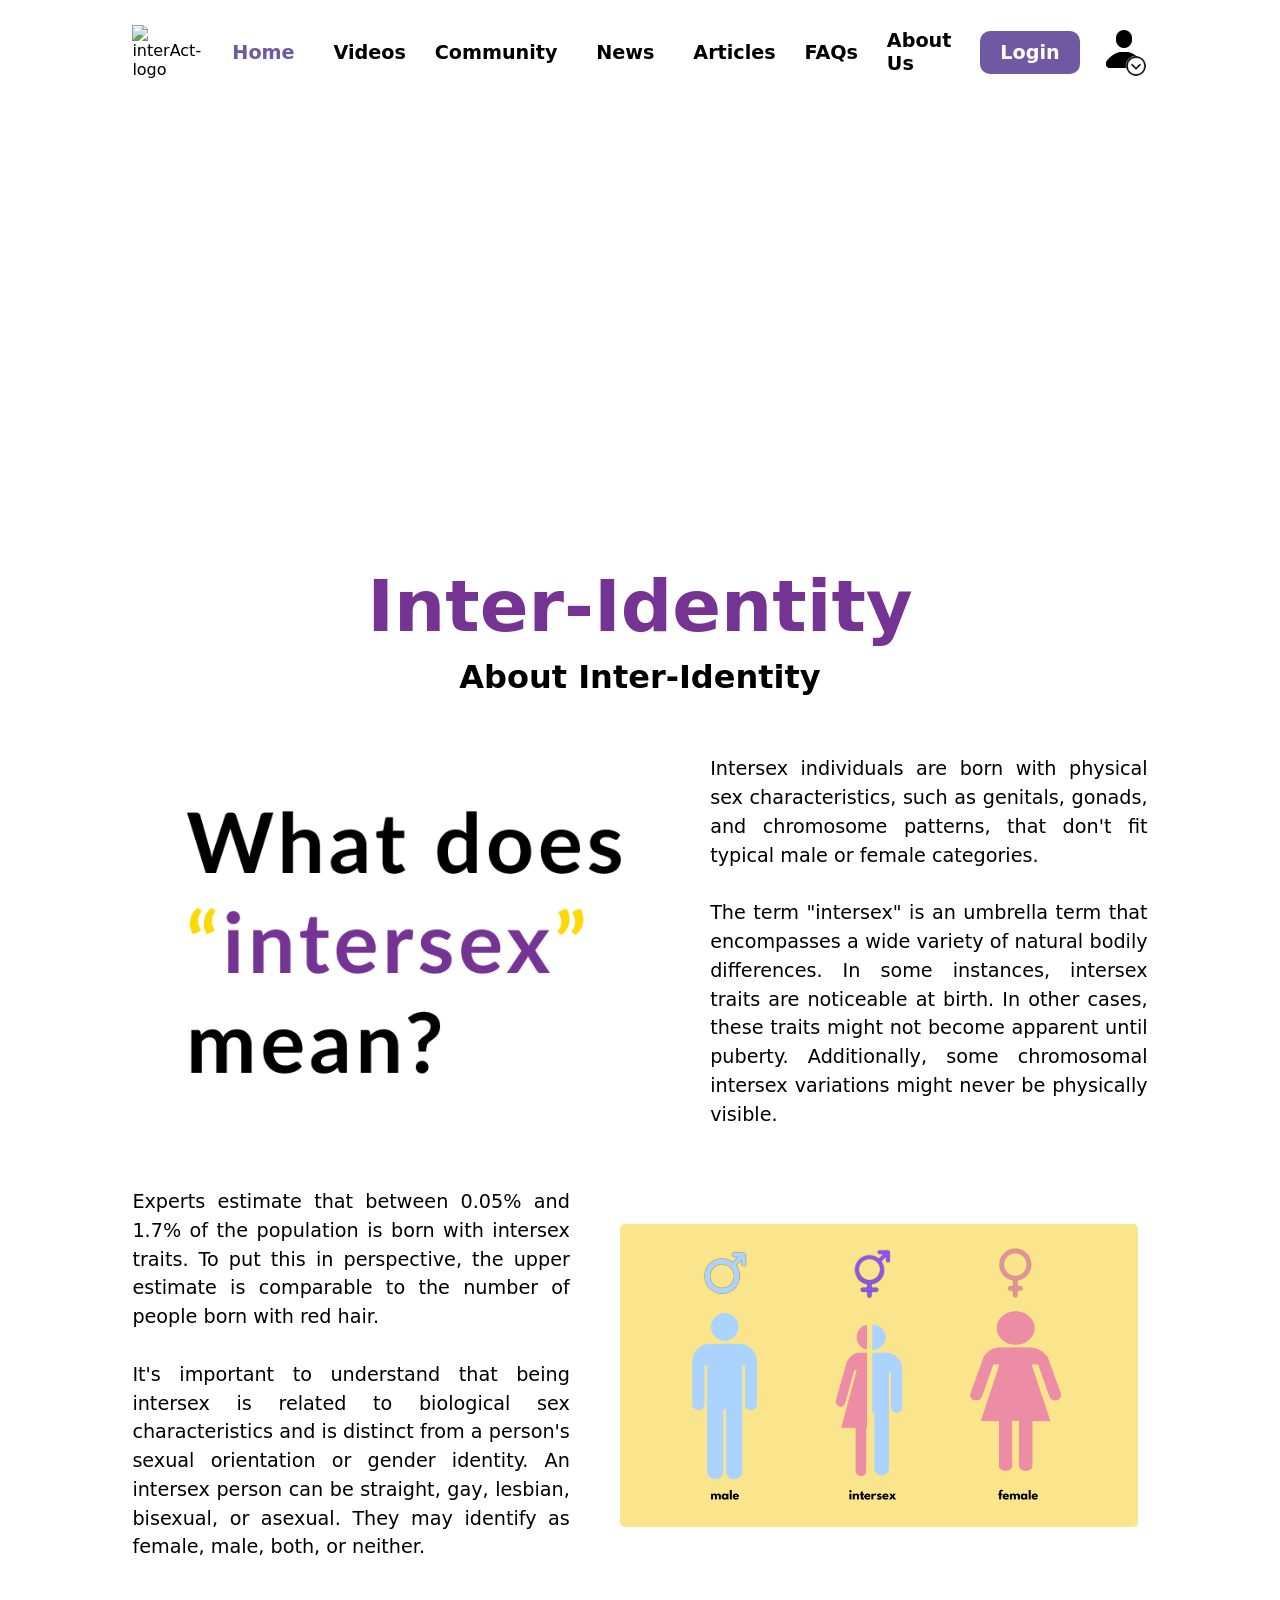
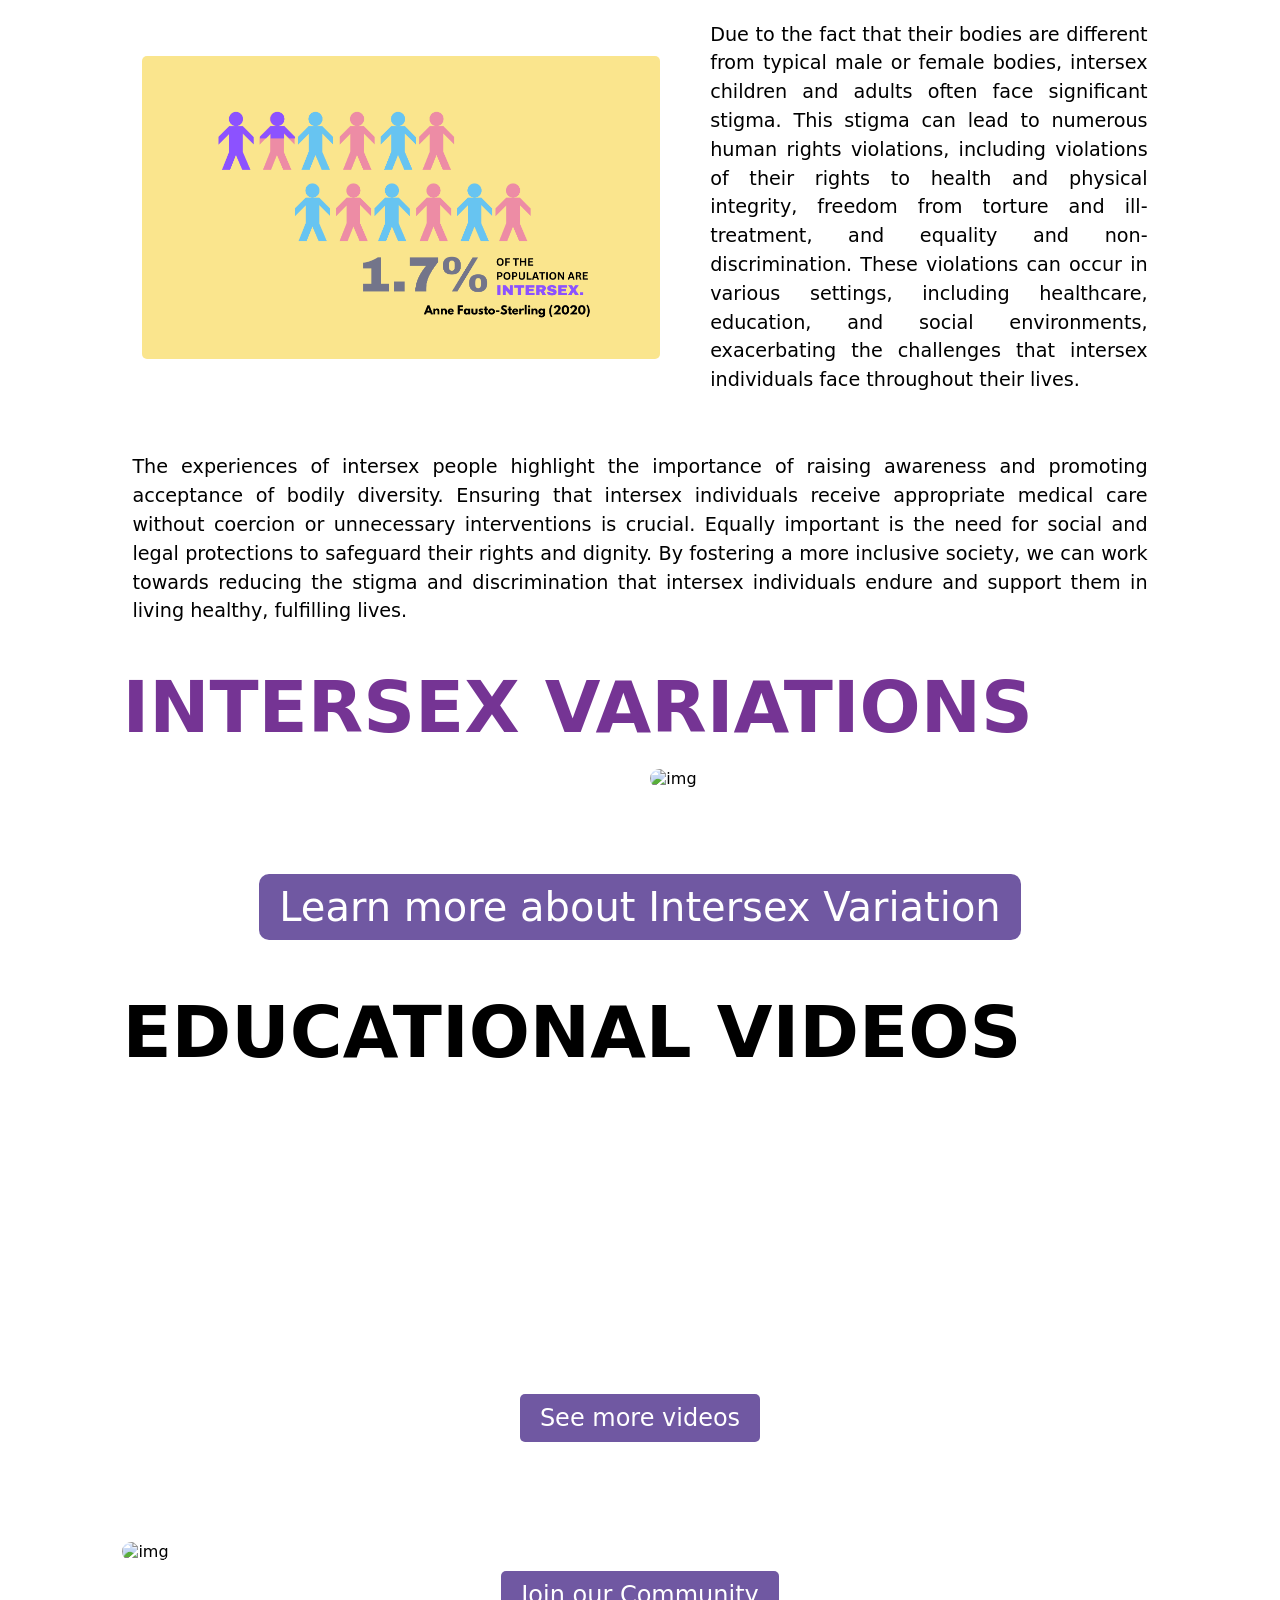
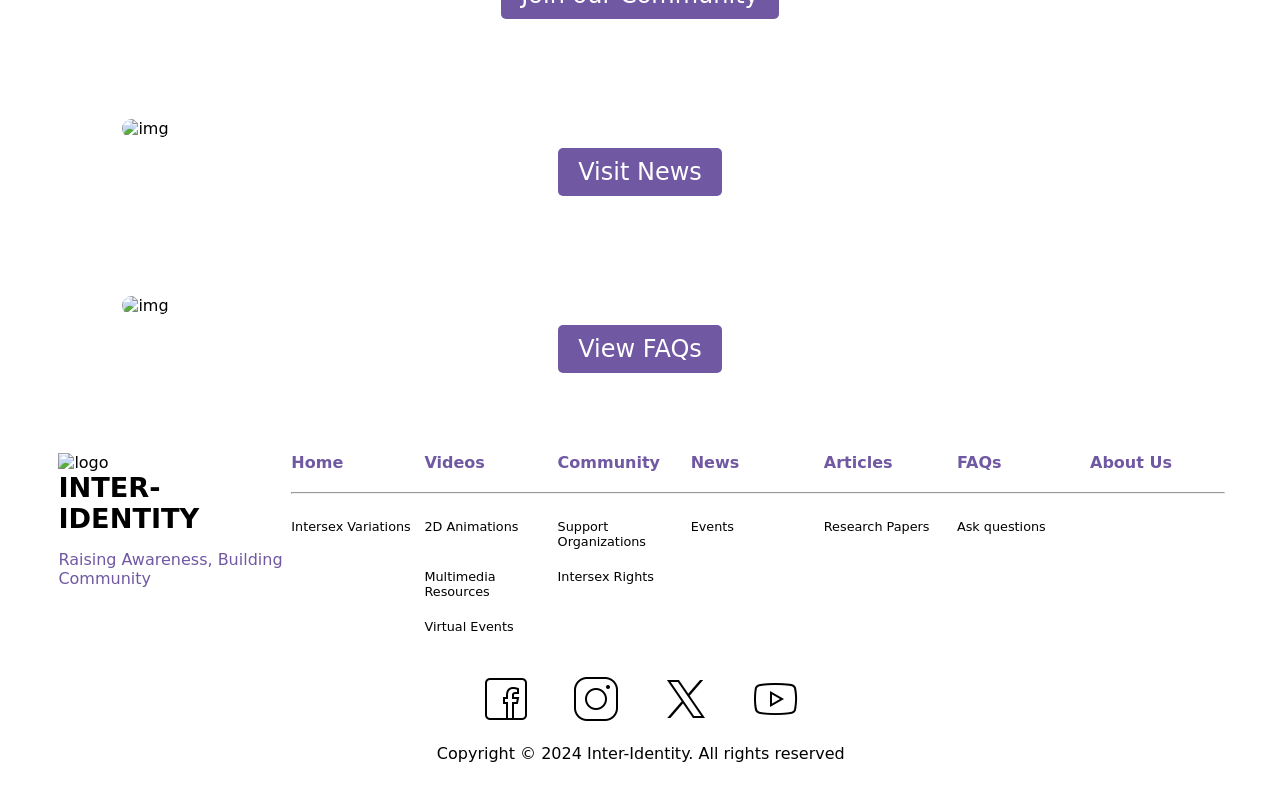
==== commit 11bd015a: "Add files via upload" ====
--- a/index.html
+++ b/index.html
@@ -21,11 +21,7 @@
     <div class="loader"></div>
 
     <header>
-      <img
-        src="./media/images/logo1.png"
-        alt="interAct-logo"
-        class="logo-img"
-      />
+      <img src="./media/images/LOGO.png" alt="interAct-logo" class="logo-img" />
 
       <nav class="header-nav">
         <div class="home-container">
@@ -177,8 +173,8 @@
       </section>
 
       <section class="intersex-ph-container">
-        <h1>INTERSEX PHILIPPINES</h1>
-        <h6>About Intersex Philippines</h6>
+        <h1 style="color: var(--color-main-purple-1)">Inter-Identity</h1>
+        <h6>About Inter-Identity</h6>
         <p style="white-space: pre-wrap; text-align: left; width: 100%"></p>
       </section>
 
@@ -339,76 +335,95 @@
     </main>
 
     <footer>
-      <hr style="margin-top: 50px" />
+      <!-- <hr style="margin-top: 50px" /> -->
       <div class="footer-container">
-        <div class="left-container">
-          <div class="left-content">
-            <img src="./media/images/logo2.png" alt="" />
-            <p>email@email.com</p>
-            <p>contact no.</p>
-          </div>
-        </div>
-
-        <div class="right-container">
-          <div class="upper-container">
-            <div>
-              <a href="#" class="home-btn">Home</a>
-              <a href="#" class="variations-btn">Variations</a>
+        <div class="footer-inner-container">
+          <div class="left-container">
+            <img src="./media/images/LOGO.png" alt="logo" />
+            <p
+              style="
+                font-size: 1.7rem;
+                font-weight: bold;
+                padding: 0;
+                margin: 0;
+              "
+            >
+              INTER-IDENTITY
+            </p>
+            <p style="color: var(--color-main-purple-2)">
+              Raising Awareness, Building Community
+            </p>
+          </div>
+
+          <div class="right-container">
+            <div class="top-container">
+              <a href="./index.html">Home</a>
+              <a href="./html/videos.html">Videos</a>
+              <a href="./html/community.html">Community</a>
+              <a href="./html/news.html">News</a>
+              <a href="./html/articles.html">Articles</a>
+              <a href="./html/faqs.html">FAQs</a>
+              <a href="./html/about.html">About Us</a>
             </div>
-            <div>
-              <a href="./html/community.html" class="community-btn"
-                >Community</a
-              >
-              <a href="./html/community.html" class="blogs-btn">Blogs</a>
-              <a href="./html/community.html" class="stories-btn">Stories</a>
-            </div>
-            <div>
-              <a href="./html/news.html" class="news-btn">News</a>
-              <a href="./html/news.html" class="updates-btn">Updates</a>
-              <a href="./html/news.html" class="events-btn">Events</a>
-            </div>
-            <div>
-              <a href="./html/faqs.html" class="faqs-btn">FAQs</a>
-            </div>
-            <div>
-              <a href="./html/about.html" class="about-btn">About Us</a>
-              <a href="./html/about.html" class="team-btn">Team</a>
-            </div>
-          </div>
-          <div class="lower-container">
-            <div class="container">
-              <div>
-                <img src="./media/icons/icons8-facebook-48.png" alt="fb-icon" />
-                <h5>@Facebook</h5>
+            <hr />
+
+            <div class="middle-container">
+              <div class="first-layer">
+                <a href="./html/intersex-variations.html"
+                  >Intersex Variations</a
+                >
+                <a href="./html/videos.html">2D Animations</a>
+                <a href="./html/community.html">Support Organizations</a>
+                <a href="./html/events.html">Events</a>
+                <a href="./html/Research-Papers.html">Research Papers</a>
+                <a href="./html/faqs.html">Ask questions</a>
+                <span></span>
+              </div>
+
+              <div class="second-layer">
+                <span></span>
+                <a href="./html/videos.html">Multimedia Resources</a>
+                <a href="./html/community.html">Intersex Rights</a>
+                <span></span>
+                <span></span>
+                <span></span>
+                <span></span>
+              </div>
+
+              <div class="third-layer">
+                <span></span>
+                <a href="./html/videos.html">Virtual Events</a>
+                <span></span>
+                <span></span>
+                <span></span>
+                <span></span>
+                <span></span>
               </div>
             </div>
-            <div class="container">
-              <div>
-                <img
-                  src="./media/icons/icons8-instagram-48.png"
-                  alt="ig-icon"
-                />
-                <h5>@Instagram</h5>
-              </div>
-            </div>
-
-            <div class="container">
-              <div>
-                <img src="./media/icons/icons8-twitterx-50.png" alt="x-icon" />
-                <h5>@X</h5>
-              </div>
-            </div>
-
-            <div class="container">
-              <div>
-                <img
-                  src="./media/icons/icons8-youtube-48.png"
-                  alt="youtube-icon"
-                />
-                <h5>@Youtube</h5>
-              </div>
-            </div>
-          </div>
+          </div>
+        </div>
+
+        <div class="bottom-container">
+          <div class="icons-container">
+            <a
+              href="https://www.facebook.com/IntersexPhilippinesOfficial?mibextid=LQQJ4d"
+            >
+              <img src="./media/icons/icons8-facebook-100.png" alt="img" />
+            </a>
+            <a href="https://www.instagram.com/">
+              <img src="./media/icons/icons8-instagram-100.png" alt="img" />
+            </a>
+            <a href="https://x.com/">
+              <img src="./media/icons/icons8-twitter-100.png" alt="img" />
+            </a>
+            <a
+              href="https://youtube.com/@intersexphilippines2019?si=m6CdhQwXISpbYOMJ"
+            >
+              <img src="./media/icons/icons8-youtube-100.png" alt="img" />
+            </a>
+          </div>
+
+          <p>Copyright © 2024 Inter-Identity. All rights reserved</p>
         </div>
       </div>
     </footer>
--- a/css/header-style.css
+++ b/css/header-style.css
@@ -19,7 +19,7 @@
 }
 
 header .logo-img {
-  width: 6em;
+  width: 5em;
 }
 
 header .header-nav img {
--- a/css/footer-style.css
+++ b/css/footer-style.css
@@ -1,12 +1,19 @@
-/* DESKTOP */
-/* @media screen and (min-width: 767px) { */
 footer .footer-container {
   min-width: 320px;
-  width: 100%;
+  /* width: 100%; */
   display: flex;
+  flex-direction: column;
   justify-content: center;
   align-items: center;
-  background-color: var(--color-main-yellow-2);
+  background-color: transparent;
+
+  margin-top: 80px;
+  margin-left: -5vw;
+  width: 91vw;
+}
+
+footer .footer-container .footer-inner-container {
+  display: flex;
 }
 
 footer a {
@@ -14,22 +21,87 @@
 }
 
 footer .footer-container .left-container {
-  width: 30%;
-  display: table;
+  width: 20%;
+  display: flex;
+  flex-direction: column;
+  justify-content: left;
+  align-items: flex-start;
 }
 
-footer .footer-container .left-container .left-content {
-  display: table-cell;
-  vertical-align: middle;
-  text-align: center;
+footer .footer-container .left-container img {
+  width: 45%;
 }
 
-footer .footer-container .left-container .left-content img {
-  margin-top: 10px;
-  width: 50%;
+footer .right-container {
+  width: 80%;
+  display: flex;
+  flex-direction: column;
 }
 
-footer .footer-container .right-container {
+footer .right-container .top-container {
+  width: 100%;
+  display: grid;
+  grid-template-columns: repeat(7, 1fr);
+  /* gap: 20px; */
+  /* background-color: yellowgreen; */
+}
+
+footer .right-container .top-container a {
+  color: var(--color-main-purple-2);
+  text-decoration: none;
+  font-size: 1rem;
+  font-weight: bold;
+}
+
+footer .right-container hr {
+  width: 100%;
+  margin: 20px 0 15px 0;
+}
+
+footer .right-container .middle-container {
+  display: flex;
+  flex-direction: column;
+}
+
+footer .middle-container .first-layer,
+footer .middle-container .second-layer,
+footer .middle-container .third-layer {
+  width: 100%;
+  display: grid;
+  grid-template-columns: repeat(7, 1fr);
+  /* gap: 20px; */
+}
+
+footer .right-container .middle-container a {
+  text-decoration: none;
+  font-size: 0.8rem;
+  margin: 10px 0;
+}
+
+footer .bottom-container {
+  width: 100%;
+  display: flex;
+  flex-direction: column;
+  justify-content: center;
+  align-items: center;
+  margin-top: 30px;
+}
+
+footer .bottom-container .icons-container {
+  width: 100%;
+  display: flex;
+  flex-direction: row;
+  justify-content: center;
+  align-items: center;
+}
+
+footer .bottom-container .icons-container img {
+  height: 50px;
+  width: 50px;
+  margin: 0 20px;
+}
+
+/* footer .footer-container .right-container {
   width: 70%;
 }
 
@@ -70,12 +142,12 @@
 
 footer .footer-container .right-container .lower-container .container div img {
   width: 3em;
-}
+} */
 
-@media screen and (max-width: 767px) {
+/* @media screen and (max-width: 767px) {
   footer a,
   footer p,
   footer h5 {
     font-size: 0.5em;
   }
-}
+} */
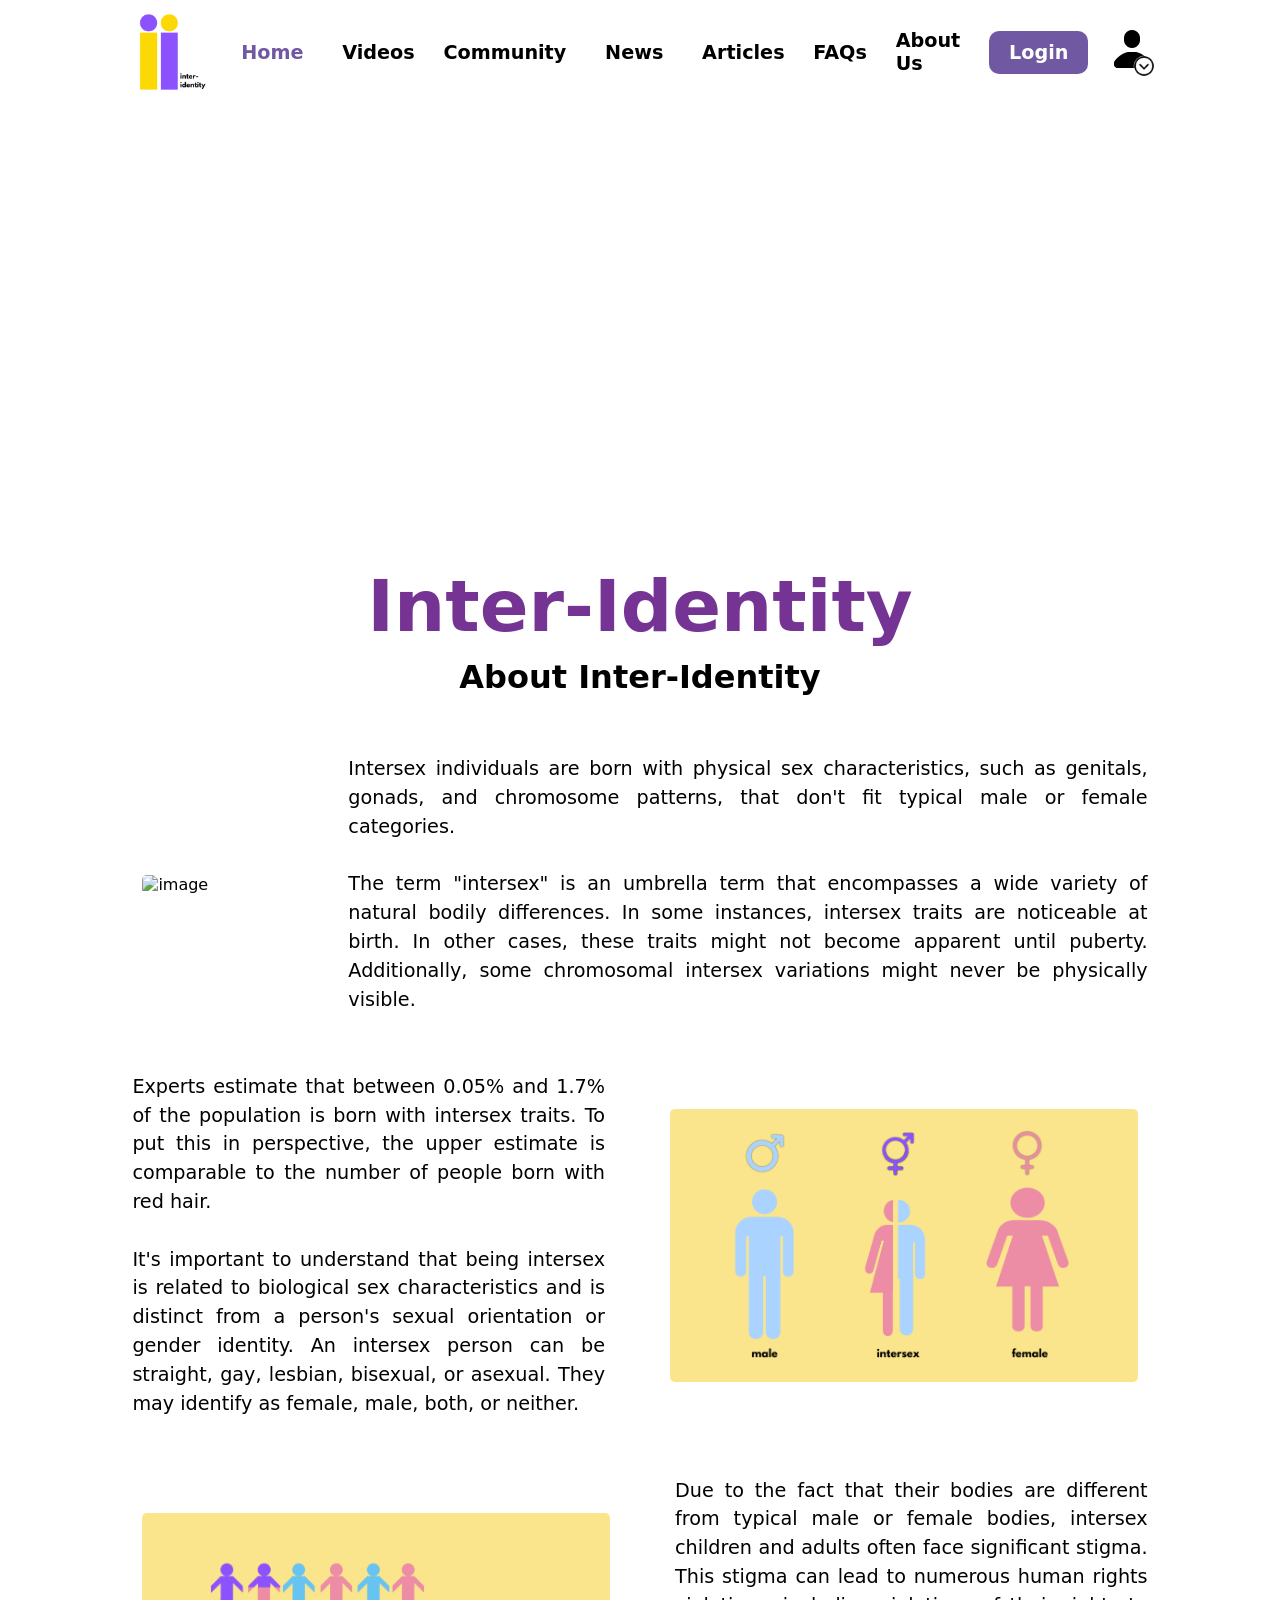
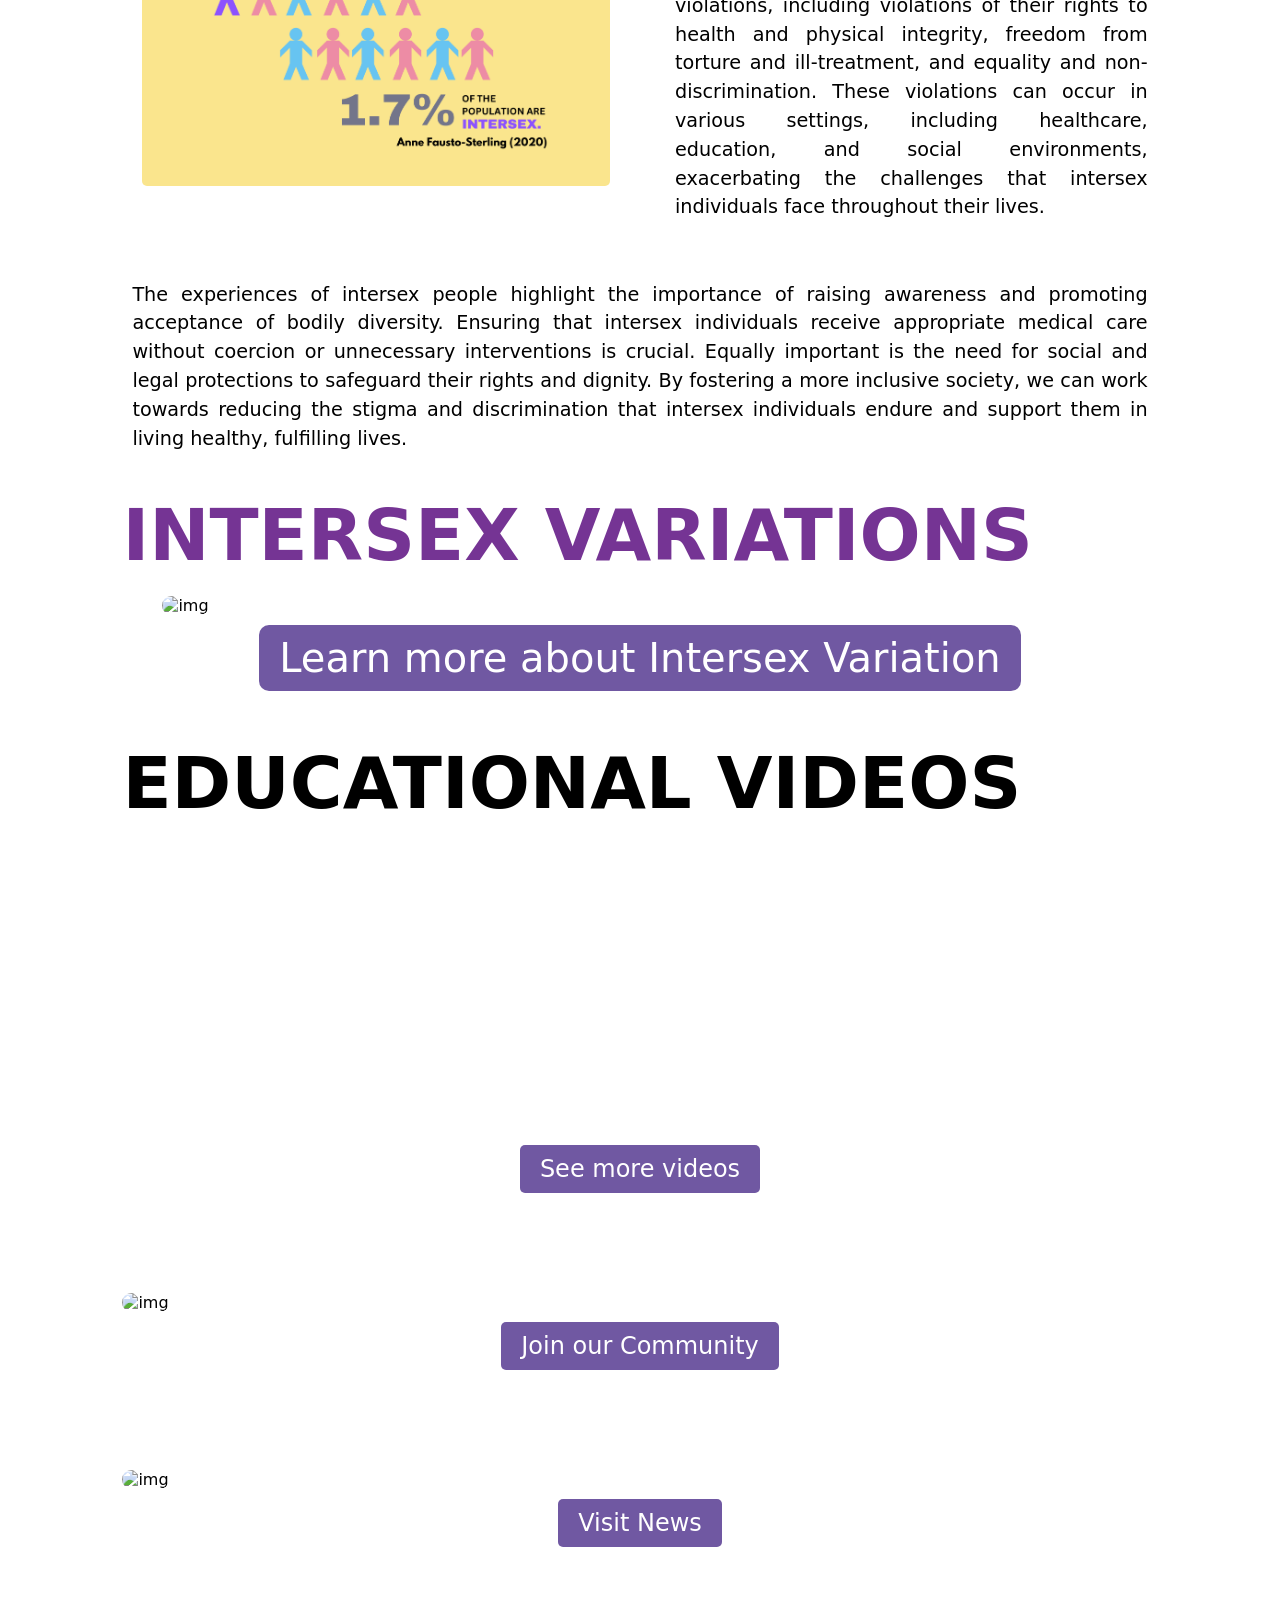
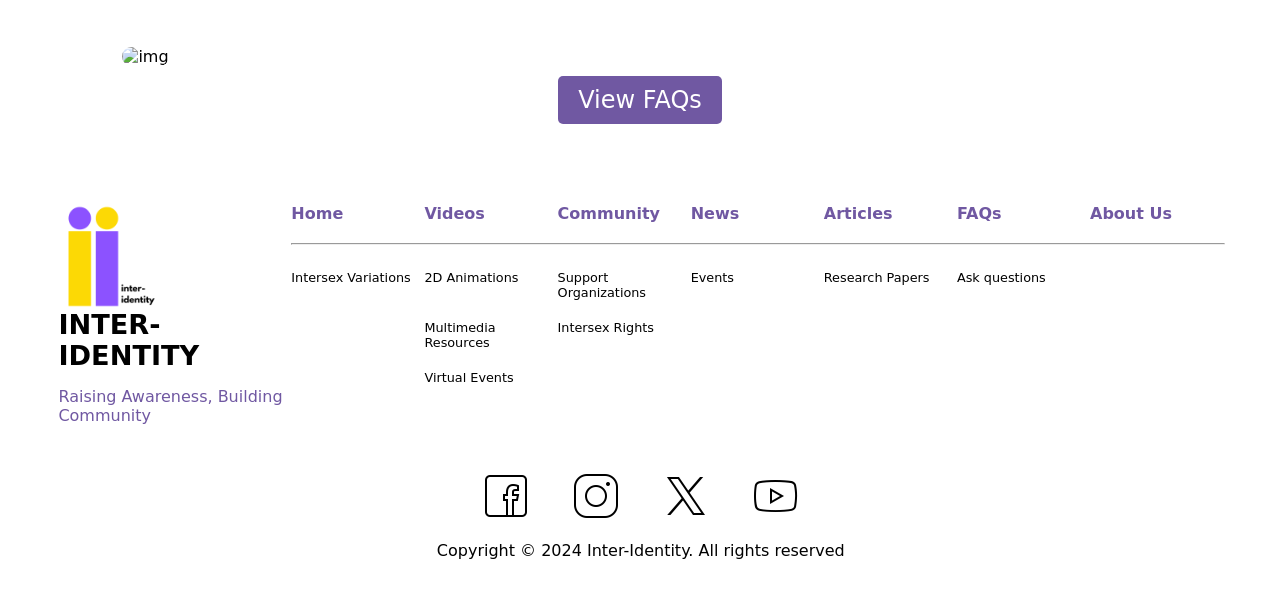
==== commit 38391d41: "Update index.html" ====
--- a/index.html
+++ b/index.html
@@ -125,36 +125,7 @@
           class="prev-btn btn"
         />
         <div class="main-header">
-          <div class="header-img-container">
-            <!-- <img
-              src="./media/images/02 - HOME/03 - Header/IMG_9814.JPG"
-              alt="img"
-            />
-            <img
-              src="./media/images/02 - HOME/03 - Header/IMG_9806.jpeg"
-              alt="img"
-            />
-            <img
-              src="./media/images/02 - HOME/03 - Header/IMG_9807.jpeg"
-              alt="img"
-            />
-            <img
-              src="./media/images/02 - HOME/03 - Header/IMG_9808.jpeg"
-              alt="img"
-            />
-            <img
-              src="./media/images/02 - HOME/03 - Header/IMG_9809.jpeg"
-              alt="img"
-            />
-            <img
-              src="./media/images/02 - HOME/03 - Header/IMG_9810.jpeg"
-              alt="img"
-            />
-            <img
-              src="./media/images/02 - HOME/03 - Header/IMG_9811.jpeg"
-              alt="img"
-            /> -->
-          </div>
+          <div class="header-img-container"></div>
         </div>
         <div class="indicator-container">
           <span class="dot active"></span>
@@ -181,11 +152,9 @@
       <section class="introduction-section">
         <div class="card-home">
           <div class="card-container">
-            <img
-              src="./media/images/02 - HOME/01 - Home/intersex.png"
-              alt="image"
-            />
-            <p style="margin-left: 40px">
+            <img src="./media/images/intersex_mean.png" alt="image" />
+
+            <p style="margin-left: 60px">
               Intersex individuals are born with physical sex characteristics,
               such as genitals, gonads, and chromosome patterns, that don't fit
               typical male or female categories. <br /><br />
@@ -212,6 +181,7 @@
             <img
               src="./media/images/02 - HOME/01 - Home/What-does-intersex-mean-1.png"
               alt="image"
+              style="width: calc(50% - 40px); margin-left: 20px"
             />
           </div>
 
@@ -219,6 +189,7 @@
             <img
               src="./media/images/02 - HOME/01 - Home/What-does-intersex-mean-2.png"
               alt="image"
+              style="width: calc(50% - 40px); margin-right: 20px"
             />
             <p style="margin-left: 40px">
               Due to the fact that their bodies are different from typical male
@@ -253,26 +224,9 @@
         <div class="card-variation">
           <h1>INTERSEX VARIATIONS</h1>
 
-          <div>
-            <img src="" alt="img" style="float: right; margin-left: 10px" />
-            <p style="white-space: pre-wrap">
-              <!-- When discussing variations in sex characteristics, we are
-              referring to traits that might not be seen as "typical" because
-              they don't match the stereotypes established by medicine and
-              society.
-              <br /><br />
-              For the sake of clarity, in this glossary, we'll use the terms
-              "typical" and "typically" to mean that a trait, a combination of
-              traits, or a development process is considered typical based on
-              societal or medical norms.
-              <br /><br />
-              We'll use terms like "often" or "generally" to describe how traits
-              commonly appear in groups of people with specific variations.
-              <br /><br />
-              A person's value does not depend on whether their body fits into
-              sex or gender stereotypes. There isn't one correct way to be a
-              man, a woman, or someone outside the gender binary. -->
-            </p>
+          <div class="content-wrapper clearfix">
+            <p style="white-space: pre-wrap; padding-right: 20px"></p>
+            <img src="" alt="img" style="margin-left: 40px" />
           </div>
         </div>
 
